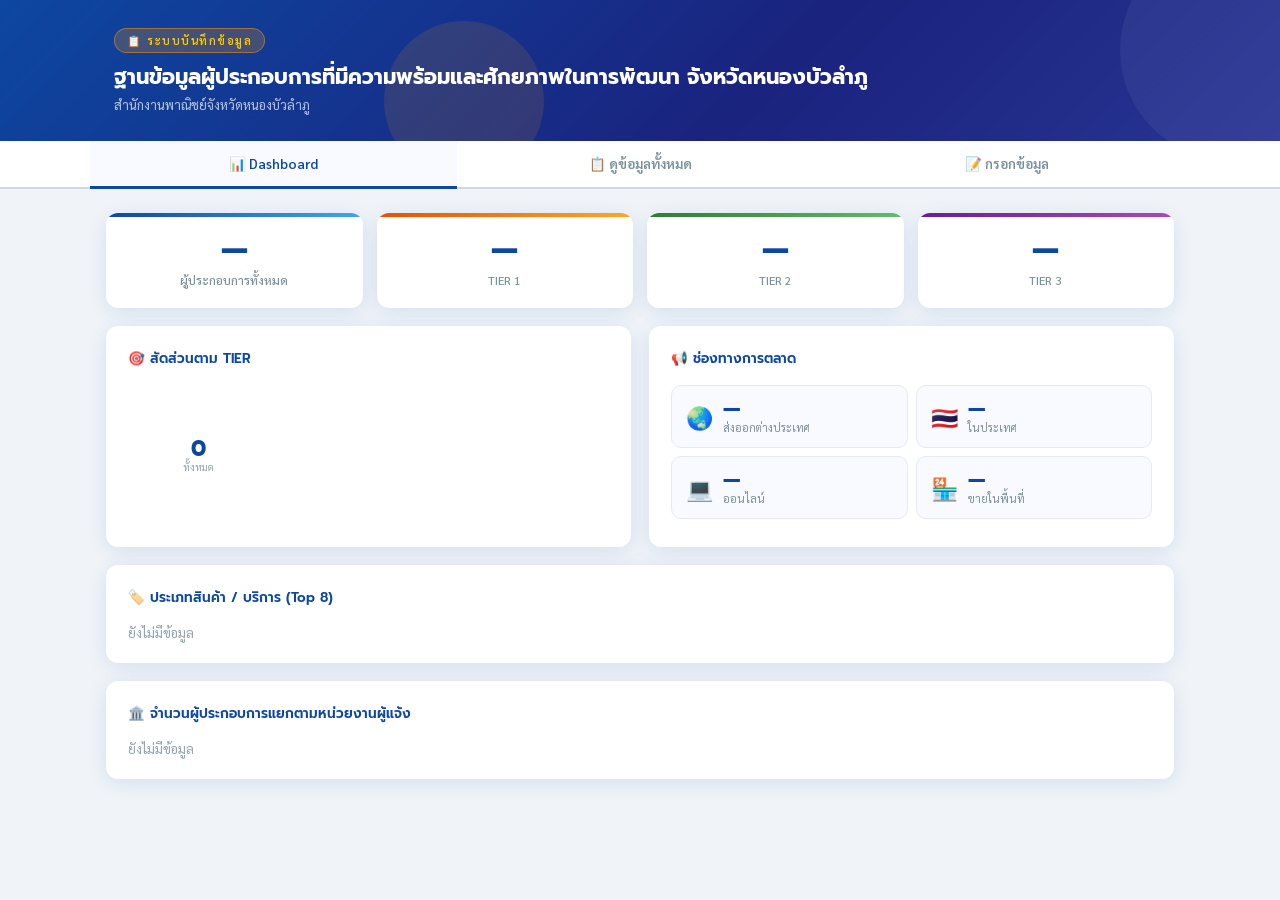
==== index.html @ 4e44d235 "Man....i justoh man...." ====
<!DOCTYPE html>
<html lang="th">
<head>
<meta charset="UTF-8">
<meta name="viewport" content="width=device-width, initial-scale=1.0">
<title>ฐานข้อมูลผู้ประกอบการที่มีความพร้อมและศักยภาพในการพัฒนา จังหวัดหนองบัวลำภู</title>
<link href="https://fonts.googleapis.com/css2?family=Sarabun:wght@300;400;500;600;700&family=Prompt:wght@400;600;700&display=swap" rel="stylesheet">
<link rel="stylesheet" href="index_file/style/Main.css">
</head>
<body>

<div class="header">
  <div class="header-inner">
    <div class="header-badge">📋 ระบบบันทึกข้อมูล</div>
    <h1>ฐานข้อมูลผู้ประกอบการที่มีความพร้อมและศักยภาพในการพัฒนา จังหวัดหนองบัวลำภู</h1>
    <p>สำนักงานพาณิชย์จังหวัดหนองบัวลำภู</p>
  </div>
</div>

<div class="tab-bar">
  <div class="tab-inner">
    <button class="tab-btn active" onclick="showTab('dash')">📊 Dashboard</button>
    <button class="tab-btn" onclick="showTab('view')">📋 ดูข้อมูลทั้งหมด</button>
    <button class="tab-btn" onclick="showTab('form')">📝 กรอกข้อมูล</button>
  </div>
</div>

<div class="content">

<!-- ══ DASHBOARD ══ -->
<div id="tab-dash">
  <div class="kpi-grid">
    <div class="kpi-card c1"><div class="kpi-num" id="kpi-total">—</div><div class="kpi-label">ผู้ประกอบการทั้งหมด</div></div>
    <div class="kpi-card c2"><div class="kpi-num" id="kpi-tier1">—</div><div class="kpi-label">TIER 1</div></div>
    <div class="kpi-card c3"><div class="kpi-num" id="kpi-tier2">—</div><div class="kpi-label">TIER 2</div></div>
    <div class="kpi-card c4"><div class="kpi-num" id="kpi-tier3">—</div><div class="kpi-label">TIER 3</div></div>
  </div>
  <div class="dash-grid">
    <div class="chart-panel">
      <div class="chart-title">🎯 สัดส่วนตาม TIER</div>
      <div class="donut-wrap">
        <div class="donut" id="donutTier">
          <div class="donut-hole"><div class="donut-total" id="donutTotal">0</div><div class="donut-sub">ทั้งหมด</div></div>
        </div>
        <div class="legend" id="tierLegend"></div>
      </div>
    </div>
    <div class="chart-panel">
      <div class="chart-title">📢 ช่องทางการตลาด</div>
      <div class="ch-grid">
        <div class="ch-card"><div class="ch-icon">🌏</div><div><div class="ch-count" id="ch-export">—</div><div class="ch-name">ส่งออกต่างประเทศ</div></div></div>
        <div class="ch-card"><div class="ch-icon">🇹🇭</div><div><div class="ch-count" id="ch-dom">—</div><div class="ch-name">ในประเทศ</div></div></div>
        <div class="ch-card"><div class="ch-icon">💻</div><div><div class="ch-count" id="ch-online">—</div><div class="ch-name">ออนไลน์</div></div></div>
        <div class="ch-card"><div class="ch-icon">🏪</div><div><div class="ch-count" id="ch-local">—</div><div class="ch-name">ขายในพื้นที่</div></div></div>
      </div>
    </div>
  </div>
  <div class="chart-panel" style="margin-top:18px">
    <div class="chart-title">🏷️ ประเภทสินค้า / บริการ (Top 8)</div>
    <div id="typeChart"><div style="color:#90a4ae;font-size:13px">ยังไม่มีข้อมูล</div></div>
  </div>
  <div class="chart-panel" style="margin-top:18px">
    <div class="chart-title">🏛️ จำนวนผู้ประกอบการแยกตามหน่วยงานผู้แจ้ง</div>
    <div id="agencyChart"><div style="color:#90a4ae;font-size:13px">ยังไม่มีข้อมูล</div></div>
  </div>
</div>

<!-- ══ VIEW ══ -->
<div id="tab-view" style="display:none">
  <div class="panel">
    <div class="panel-title"><div class="icon">📋</div>ข้อมูลผู้ประกอบการทั้งหมด</div>
    <div class="filter-bar">
      <label>🔍 ค้นหา:</label>
      <input class="filter-input" id="fSearch" placeholder="ชื่อสถานประกอบการ..." oninput="applyFilter()">
      <label>TIER:</label>
      <select class="filter-select" id="fTier" onchange="applyFilter()">
        <option value="">ทั้งหมด</option>
        <option value="TIER 1">TIER 1</option>
        <option value="TIER 2">TIER 2</option>
        <option value="TIER 3">TIER 3</option>
        <option value="">ยังไม่ระบุ</option>
      </select>
      <label>ประเภทสินค้า:</label>
      <select class="filter-select" id="fType" onchange="applyFilter()">
        <option value="">ทั้งหมด</option>
      </select>
      <label>ช่องทาง:</label>
      <select class="filter-select" id="fChannel" onchange="applyFilter()">
        <option value="">ทั้งหมด</option>
        <option value="export">ส่งออกต่างประเทศ</option>
        <option value="dom">ในประเทศ</option>
        <option value="online">ออนไลน์</option>
        <option value="local">ขายในพื้นที่</option>
      </select>
      <span class="filter-count" id="filterCount"></span>
      <button class="btn-clear-filter" onclick="clearFilter()">✕ ล้าง</button>
      <button class="btn-refresh" onclick="loadTableData()">🔄 รีเฟรช</button>
    </div>
    <div class="table-wrap">
      <table>
        <thead><tr>
            <th>#</th>
            <th>แก้ไข</th>
            <th>ชื่อสถานประกอบการ</th>
            <th>ที่ตั้ง</th>
            <th>ประเภทสินค้า</th>
            <th>แบรนด์</th>
            <th>มาตรฐาน</th>
            <th>อายุ (ปี)</th>
            <th>TIER</th>
            <th>ช่องทางการตลาด</th>
            <th>อบรม_เวลา</th>
            <th>อบรม_สถานที่</th>
            <th>อบรม_หัวข้อ</th>
            <th>อบรม_หน่วยงาน</th>
            <th>ดูงาน_เวลา</th>
            <th>ดูงาน_สถานที่</th>
            <th>ดูงาน_หัวข้อ</th>
            <th>ดูงาน_ผล</th>
            <th>ดูงาน_หน่วยงาน</th>
            <th>จำหน่าย_เวลา</th>
            <th>จำหน่าย_สถานที่</th>
            <th>จำหน่าย_ชื่องาน</th>
            <th>จำหน่าย_หน่วยงาน</th>
            <th>ในจังหวัด</th>
            <th>ต่างจังหวัด</th>
            <th>Trade</th>
            <th>ต่างประเทศ</th>
            <th>หมายเหตุ</th>
            <th>ผู้แจ้ง</th>
            <th>หน่วยงาน</th>
            
        </tr></thead>
        <tbody id="tableBody">
          <tr><td colspan="13"><div class="empty-state"><div class="big-icon">📋</div><div>กดรีเฟรชเพื่อโหลดข้อมูล</div></div></td></tr>
        </tbody>
      </table>
    </div>
  </div>
</div>

<!-- ══ FORM ══ -->
<div id="tab-form" style="display:none">

  <div class="panel">
    <div class="panel-title"><div class="icon">🏭</div>ข้อมูลสถานประกอบการ</div>
    <div class="form-grid">
      <div class="form-group">
        <label>ชื่อสถานประกอบการ <span class="required">*</span></label>
        <input type="text" id="ชื่อสถานประกอบการ" placeholder="ชื่อกิจการ / ร้านค้า...">
      </div>
      <div class="form-group">
        <label>ที่ตั้งสถานประกอบการ</label>
        <input type="text" id="ที่ตั้ง" placeholder="ที่อยู่ / ตำบล / อำเภอ / จังหวัด...">
      </div>
      <div class="form-group">
        <label>ประเภทสินค้า / บริการ</label>
        <input type="text" id="ประเภทสินค้า" placeholder="เช่น อาหาร, เครื่องดื่ม, หัตถกรรม...">
      </div>
      <div class="form-group">
        <label>ชื่อแบรนด์</label>
        <input type="text" id="ชื่อแบรนด์" placeholder="ชื่อแบรนด์สินค้า...">
      </div>
      <div class="form-group">
        <label>มาตรฐานสินค้าที่ได้รับ</label>
        <input type="text" id="มาตรฐาน" placeholder="เช่น GI, OTOP, อย., GAP...">
      </div>
      <div class="form-group">
        <label>ระยะเวลาก่อตั้งกิจการ (ปี)</label>
        <input type="number" id="ระยะเวลา" placeholder="จำนวนปี" min="0" max="200">
      </div>
    </div>
  </div>

  <div class="panel">
    <div class="panel-title"><div class="icon">📢</div>ช่องทางการตลาด</div>
    <div class="checkbox-group">
      <div class="check-item" id="item-ส่งออก" onclick="toggleCheck('ส่งออก')">
        <div class="checkmark">✓</div><span>🌏 ส่งออกต่างประเทศ</span>
      </div>
      <div class="check-item" id="item-ในประเทศ" onclick="toggleCheck('ในประเทศ')">
        <div class="checkmark">✓</div><span>🇹🇭 ในประเทศ</span>
      </div>
      <div class="check-item" id="item-ออนไลน์" onclick="toggleCheck('ออนไลน์')">
        <div class="checkmark">✓</div><span>💻 ออนไลน์</span>
      </div>
      <div class="check-item" id="item-ขายในพื้นที่" onclick="toggleCheck('ขายในพื้นที่')">
        <div class="checkmark">✓</div><span>🏪 ขายในพื้นที่ / พื้นที่ใกล้เคียง</span>
      </div>
    </div>
    <div class="form-group" style="margin-top:14px">
      <label>อื่นๆ (โปรดระบุ)</label>
      <input type="text" id="อื่นๆ" placeholder="ระบุช่องทางการตลาดอื่น...">
    </div>
  </div>

    <!-- ══ อบรม / สัมมนา ══ -->
    <div class="panel">
    <div class="panel-title"><div class="icon">🎓</div>ผลการดำเนินงาน — อบรม/สัมมนา</div>
    <div id="training-rows">
        <div class="dynamic-row" data-index="0">
        <div class="form-grid" style="grid-template-columns:1fr 1fr 1fr 1fr auto;gap:10px;align-items:end">
            <div class="form-group"><label>ห้วงเวลา</label><input type="text" name="training_period_0" placeholder="เช่น ม.ค. 2568"></div>
            <div class="form-group"><label>สถานที่</label><input type="text" name="training_place_0" placeholder="สถานที่จัดอบรม..."></div>
            <div class="form-group"><label>หัวข้อ</label><input type="text" name="training_topic_0" placeholder="หัวข้ออบรม..."></div>
            <div class="form-group"><label>หน่วยงานที่จัด</label><input type="text" name="training_org_0" placeholder="ชื่อหน่วยงาน..."></div>
            <!--
            <div class="form-group"><label>&nbsp;</label><button type="button" class="btn-remove-row" onclick="removeRow(this)" title="ลบแถวนี้">✕</button></div>
            -->
        </div>
        </div>
    </div>
    <!--
    <button type="button" class="btn-add-row" onclick="addRow('training')">+ เพิ่มรายการอบรม/สัมมนา</button>
    -->
    </div>

    <!-- ══ ศึกษาดูงาน ══ -->
    <div class="panel">
    <div class="panel-title"><div class="icon">🔍</div>ผลการดำเนินงาน — ศึกษาดูงาน</div>
    <div id="study-rows">
        <div class="dynamic-row" data-index="0">
        <div class="form-grid" style="grid-template-columns:1fr 1fr 1fr 1fr 1fr auto;gap:10px;align-items:end">
            <div class="form-group"><label>ห้วงเวลา</label><input type="text" name="study_period_0" placeholder="เช่น ม.ค. 2568"></div>
            <div class="form-group"><label>สถานที่</label><input type="text" name="study_place_0" placeholder="สถานที่ดูงาน..."></div>
            <div class="form-group"><label>หัวข้อ</label><input type="text" name="study_topic_0" placeholder="หัวข้อดูงาน..."></div>
            <div class="form-group"><label>ผลการดำเนินงาน</label><input type="text" name="study_result_0" placeholder="ผลที่ได้รับ..."></div>
            <div class="form-group"><label>หน่วยงาน</label><input type="text" name="study_org_0" placeholder="ชื่อหน่วยงาน..."></div>
            <!--
            <div class="form-group"><label>&nbsp;</label><button type="button" class="btn-remove-row" onclick="removeRow(this)" title="ลบแถวนี้">✕</button></div>
            -->
        </div>
        </div>
    </div>
    <!--
    <button type="button" class="btn-add-row" onclick="addRow('study')">+ เพิ่มรายการศึกษาดูงาน</button>
    -->
    </div>

    <!-- ══ ช่องทางการจำหน่ายสินค้า ══ -->
    <div class="panel">
    <div class="panel-title"><div class="icon">🛒</div>ช่องทางการจำหน่ายสินค้า</div>
    <div id="sales-rows">
        <div class="dynamic-row" data-index="0">
        <div class="form-grid" style="gap:10px;margin-bottom:10px">
            <div class="form-group"><label>ห้วงเวลา</label><input type="text" name="sales_period_0" placeholder="เช่น ม.ค. 2568"></div>
            <div class="form-group"><label>สถานที่</label><input type="text" name="sales_place_0" placeholder="สถานที่จำหน่าย..."></div>
            <div class="form-group"><label>ชื่องาน</label><input type="text" name="sales_event_0" placeholder="ชื่องาน/กิจกรรม..."></div>
            <div class="form-group"><label>หน่วยงานที่จัด</label><input type="text" name="sales_org_0" placeholder="ชื่อหน่วยงาน..."></div>
        </div>
        <div class="form-grid" style="grid-template-columns:1fr 1fr 1fr 1fr auto;gap:10px;align-items:end">
            <div class="form-group"><label>ภายในจังหวัด (บาท)</label><input type="number" name="sales_local_0" placeholder="0" min="0"></div>
            <div class="form-group"><label>ต่างจังหวัด (บาท)</label><input type="number" name="sales_other_0" placeholder="0" min="0"></div>
            <div class="form-group"><label>Modern Trade (บาท)</label><input type="number" name="sales_modern_0" placeholder="0" min="0"></div>
            <div class="form-group"><label>ต่างประเทศ (บาท)</label><input type="number" name="sales_export_0" placeholder="0" min="0"></div>
            <!--
            <div class="form-group"><label>&nbsp;</label><button type="button" class="btn-remove-row" onclick="removeRow(this)" title="ลบแถวนี้">✕</button></div>
            -->
        </div>
        <!--
        <hr style="border:none;border-top:1px dashed #e0e0e0;margin:12px 0 4px">
        -->
        </div>
    </div>
    <!--
    <button type="button" class="btn-add-row" onclick="addRow('sales')">+ เพิ่มรายการจำหน่าย</button>
    -->
    </div>

  <div class="panel">
    <div class="panel-title"><div class="icon">🎯</div>ระดับ TIER</div>
    <div class="tier-selector">
      <div class="tier-card" id="tc-1" onclick="selectTier(1)">
        <div class="t-num n1">TIER 1</div>
        <div class="t-desc">ผู้ประกอบการพร้อมส่งออก<br>มาตรฐานสากล · B2B ต่างประเทศ</div>
      </div>
      <div class="tier-card" id="tc-2" onclick="selectTier(2)">
        <div class="t-num n2">TIER 2</div>
        <div class="t-desc">ผู้ประกอบการกำลังพัฒนา<br>มาตรฐานระดับประเทศ · B2C</div>
      </div>
      <div class="tier-card" id="tc-3" onclick="selectTier(3)">
        <div class="t-num n3">TIER 3</div>
        <div class="t-desc">ผู้ประกอบการเริ่มต้น<br>ก่อตั้ง ≤ 5 ปี · ช่องทางจำกัด</div>
      </div>
    </div>
    <div class="tier-hint">💡 ไม่แน่ใจว่าควรอยู่ TIER ใด?
      <a href="tier_assessment.html" target="_blank">เปิดเครื่องมือประเมิน TIER อัตโนมัติ ↗</a>
    </div>
  </div>

  <div class="panel">
    <div class="panel-title"><div class="icon">📝</div>หมายเหตุ</div>
    <div class="form-group">
      <textarea id="หมายเหตุ" placeholder="หมายเหตุเพิ่มเติม (ถ้ามี)..."></textarea>
    </div>
  </div>

  <div class="panel">
    <div class="panel-title"><div class="icon">👤</div>ผู้แจ้งข้อมูล</div>
    <div class="form-grid three">
      <div class="form-group">
        <label>ชื่อผู้แจ้งข้อมูล</label>
        <input type="text" id="ชื่อผู้แจ้ง" placeholder="ชื่อ - นามสกุล...">
      </div>
      <div class="form-group">
        <label>ตำแหน่ง</label>
        <input type="text" id="ตำแหน่ง" placeholder="ตำแหน่งงาน...">
      </div>
      <div class="form-group">
        <label>หน่วยงาน</label>
        <input type="text" id="หน่วยงานผู้แจ้ง" placeholder="ชื่อหน่วยงาน / สังกัด...">
      </div>
    </div>
  </div>

  <div style="text-align:center;margin-top:8px">
    <button class="btn-submit" id="btnSubmit" onclick="handleSubmit()">
      <span id="btnText">💾 บันทึกข้อมูล</span>
    </button>
  </div>
</div>

</div>

<!-- EDIT MODAL -->
<div class="modal-overlay" id="editModal" style="display:none" onclick="closeModal(event)">
  <div class="modal-box">
    <div class="modal-header">
      <div class="modal-title">✏️ แก้ไขข้อมูลสถานประกอบการ</div>
      <button class="modal-close" onclick="document.getElementById('editModal').style.display='none'">✕</button>
    </div>
    <div class="modal-body">
      <input type="hidden" id="editRowNum">
      <div class="form-grid" style="margin-bottom:14px">
        <div class="form-group">
          <label>ชื่อสถานประกอบการ</label>
          <input type="text" id="e-name">
        </div>
        <div class="form-group">
          <label>ที่ตั้ง</label>
          <input type="text" id="e-loc">
        </div>
        <div class="form-group">
          <label>ประเภทสินค้า / บริการ</label>
          <input type="text" id="e-type">
        </div>
        <div class="form-group">
          <label>ชื่อแบรนด์</label>
          <input type="text" id="e-brand">
        </div>
        <div class="form-group">
          <label>มาตรฐานสินค้าที่ได้รับ</label>
          <input type="text" id="e-std">
        </div>
        <div class="form-group">
          <label>ระยะเวลาก่อตั้งกิจการ (ปี)</label>
          <input type="number" id="e-age" min="0" max="200">
        </div>
      </div>
      <div class="form-group" style="margin-bottom:14px">
        <label>ระดับ TIER</label>
        <div class="modal-tier-sel">
          <div class="modal-tier-card" id="et1" onclick="selectEditTier(1)">TIER 1<br><span style="font-size:10px;font-weight:400">พร้อมส่งออก</span></div>
          <div class="modal-tier-card" id="et2" onclick="selectEditTier(2)">TIER 2<br><span style="font-size:10px;font-weight:400">กำลังพัฒนา</span></div>
          <div class="modal-tier-card" id="et3" onclick="selectEditTier(3)">TIER 3<br><span style="font-size:10px;font-weight:400">เริ่มต้น</span></div>
        </div>
      </div>
      <div class="form-group" style="margin-bottom:14px">
        <label>ช่องทางการตลาด</label>
        <div class="checkbox-group" style="margin-top:6px">
          <div class="check-item" id="e-item-ส่งออก" onclick="toggleEditCheck('ส่งออก')"><div class="checkmark">✓</div><span>🌏 ส่งออกต่างประเทศ</span></div>
          <div class="check-item" id="e-item-ในประเทศ" onclick="toggleEditCheck('ในประเทศ')"><div class="checkmark">✓</div><span>🇹🇭 ในประเทศ</span></div>
          <div class="check-item" id="e-item-ออนไลน์" onclick="toggleEditCheck('ออนไลน์')"><div class="checkmark">✓</div><span>💻 ออนไลน์</span></div>
          <div class="check-item" id="e-item-ขายในพื้นที่" onclick="toggleEditCheck('ขายในพื้นที่')"><div class="checkmark">✓</div><span>🏪 ขายในพื้นที่</span></div>
        </div>
        <input type="text" id="e-etc" placeholder="อื่นๆ (ระบุ)" style="margin-top:8px">
      </div>
      <div class="form-group">
        <label>หมายเหตุ</label>
        <textarea id="e-note" style="min-height:60px"></textarea>
      </div>

      <!-- ── อบรม / สัมมนา ── -->
      <div class="panel-title" style="font-size:13px;margin:16px 0 10px;padding-bottom:8px;border-bottom:2px solid #e3eaf6">🎓 อบรม / สัมมนา</div>
      <div class="form-grid" style="margin-bottom:14px">
        <div class="form-group"><label>ห้วงเวลา</label><input type="text" id="e-tr-period"></div>
        <div class="form-group"><label>สถานที่</label><input type="text" id="e-tr-place"></div>
        <div class="form-group"><label>หัวข้อ</label><input type="text" id="e-tr-topic"></div>
        <div class="form-group"><label>หน่วยงานที่จัด</label><input type="text" id="e-tr-org"></div>
      </div>

      <!-- ── ศึกษาดูงาน ── -->
      <div class="panel-title" style="font-size:13px;margin:16px 0 10px;padding-bottom:8px;border-bottom:2px solid #e3eaf6">🔍 ศึกษาดูงาน</div>
      <div class="form-grid" style="margin-bottom:14px">
        <div class="form-group"><label>ห้วงเวลา</label><input type="text" id="e-st-period"></div>
        <div class="form-group"><label>สถานที่</label><input type="text" id="e-st-place"></div>
        <div class="form-group"><label>หัวข้อ</label><input type="text" id="e-st-topic"></div>
        <div class="form-group"><label>ผลการดำเนินงาน</label><input type="text" id="e-st-result"></div>
        <div class="form-group"><label>หน่วยงาน</label><input type="text" id="e-st-org"></div>
      </div>

      <!-- ── จำหน่ายสินค้า ── -->
      <div class="panel-title" style="font-size:13px;margin:16px 0 10px;padding-bottom:8px;border-bottom:2px solid #e3eaf6">🛒 จำหน่ายสินค้า / ออกบูธ</div>
      <div class="form-grid" style="margin-bottom:10px">
        <div class="form-group"><label>ห้วงเวลา</label><input type="text" id="e-sa-period"></div>
        <div class="form-group"><label>สถานที่</label><input type="text" id="e-sa-place"></div>
        <div class="form-group"><label>ชื่องาน</label><input type="text" id="e-sa-event"></div>
        <div class="form-group"><label>หน่วยงานที่จัด</label><input type="text" id="e-sa-org"></div>
      </div>
      <div class="form-grid">
        <div class="form-group"><label>ภายในจังหวัด (บาท)</label><input type="number" id="e-sa-local" min="0"></div>
        <div class="form-group"><label>ต่างจังหวัด (บาท)</label><input type="number" id="e-sa-other" min="0"></div>
        <div class="form-group"><label>Modern Trade (บาท)</label><input type="number" id="e-sa-modern" min="0"></div>
        <div class="form-group"><label>ต่างประเทศ (บาท)</label><input type="number" id="e-sa-export" min="0"></div>
      </div>

    </div>
    <div class="modal-footer">
      <button class="btn-cancel" onclick="document.getElementById('editModal').style.display='none'">ยกเลิก</button>
      <button class="btn-save-edit" id="btnSaveEdit" onclick="saveEdit()">💾 บันทึกการแก้ไข</button>
    </div>
  </div>
</div>

<div class="toast" id="toast"></div>

<script src="index_file/script/state.js"></script>
<script src="index_file/script/nav.js"></script>
<script src="index_file/script/form.js"></script>
<script src="index_file/script/table.js"></script>
<script src="index_file/script/modal.js"></script>
<script src="index_file/script/dashboard.js"></script>
</body>
</html>
---- index_file/style/Main.css ----
/* ══════════════════════════════════════════════════
   main.css — Entry point
   Import order matters: variables → base → ...
══════════════════════════════════════════════════ */

@import url('variables.css');   /* CSS custom properties        */
@import url('base.css');        /* Reset, body, toast, spinner  */
@import url('layout.css');      /* Grid, panel, content wrapper */
@import url('header.css');      /* Header + tab bar             */
@import url('forms.css');       /* Inputs, checkboxes, buttons  */
@import url('tiers.css');       /* Tier cards, badges, dropdown */
@import url('table.css');       /* Table, filter bar            */
@import url('dashboard.css');   /* KPI cards, charts            */
@import url('modal.css');       /* Edit modal                   */
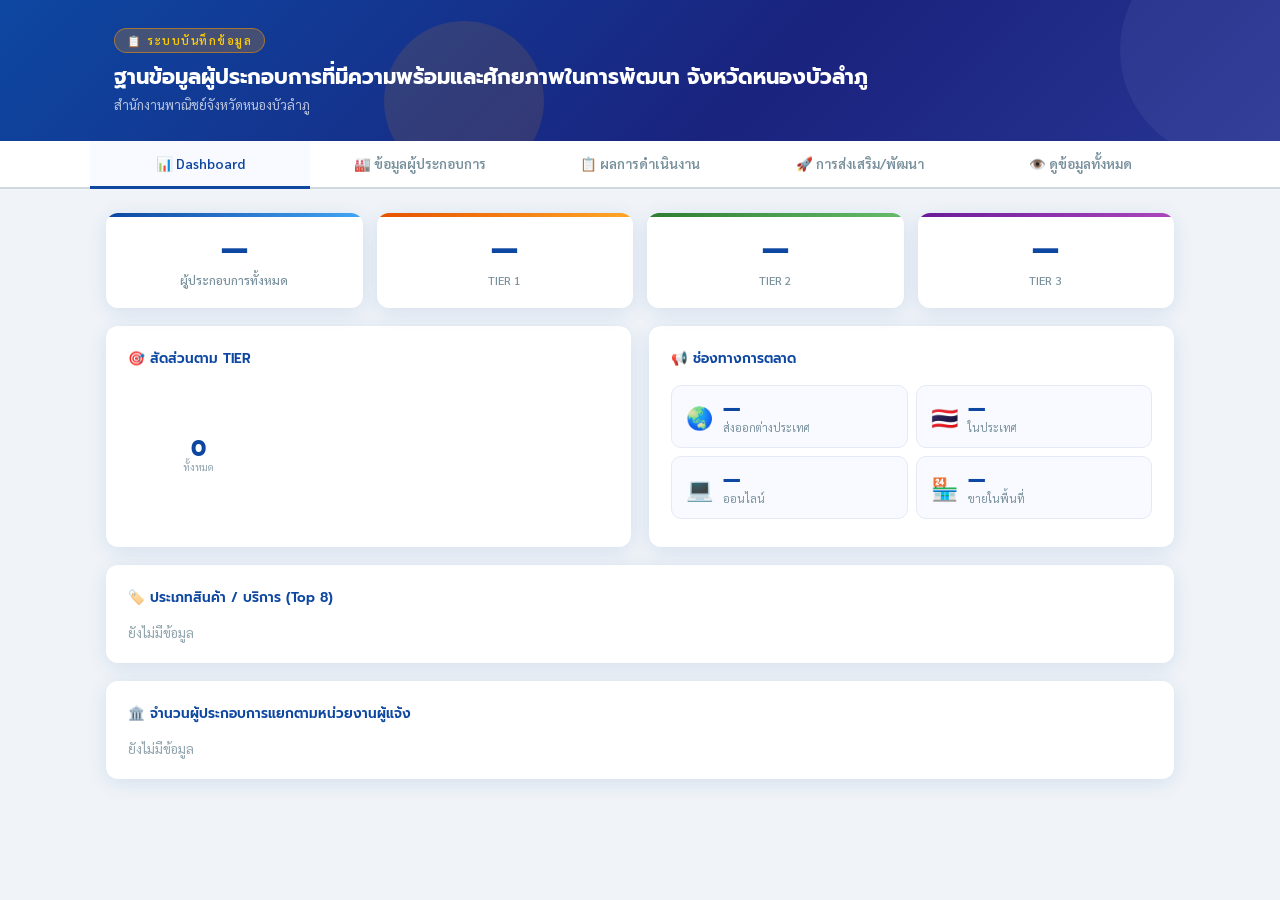
==== commit e5ba8664: "Man........" ====
--- a/index.html
+++ b/index.html
@@ -5,6 +5,7 @@
 <meta name="viewport" content="width=device-width, initial-scale=1.0">
 <title>ฐานข้อมูลผู้ประกอบการที่มีความพร้อมและศักยภาพในการพัฒนา จังหวัดหนองบัวลำภู</title>
 <link href="https://fonts.googleapis.com/css2?family=Sarabun:wght@300;400;500;600;700&family=Prompt:wght@400;600;700&display=swap" rel="stylesheet">
+<link rel="icon" href="data:,">
 <link rel="stylesheet" href="index_file/style/Main.css">
 </head>
 <body>
@@ -20,14 +21,16 @@
 <div class="tab-bar">
   <div class="tab-inner">
     <button class="tab-btn active" onclick="showTab('dash')">📊 Dashboard</button>
-    <button class="tab-btn" onclick="showTab('view')">📋 ดูข้อมูลทั้งหมด</button>
-    <button class="tab-btn" onclick="showTab('form')">📝 กรอกข้อมูล</button>
+    <button class="tab-btn" onclick="showTab('establishment')">🏭 ข้อมูลผู้ประกอบการ</button>
+    <button class="tab-btn" onclick="showTab('activity')">📋 ผลการดำเนินงาน</button>
+    <button class="tab-btn" onclick="showTab('promotion')">🚀 การส่งเสริม/พัฒนา</button>
+    <button class="tab-btn" onclick="showTab('overview')">👁️ ดูข้อมูลทั้งหมด</button>
   </div>
 </div>
 
 <div class="content">
 
-<!-- ══ DASHBOARD ══ -->
+<!-- DASHBOARD -->
 <div id="tab-dash">
   <div class="kpi-grid">
     <div class="kpi-card c1"><div class="kpi-num" id="kpi-total">—</div><div class="kpi-label">ผู้ประกอบการทั้งหมด</div></div>
@@ -65,208 +68,104 @@
   </div>
 </div>
 
-<!-- ══ VIEW ══ -->
-<div id="tab-view" style="display:none">
-  <div class="panel">
-    <div class="panel-title"><div class="icon">📋</div>ข้อมูลผู้ประกอบการทั้งหมด</div>
-    <div class="filter-bar">
-      <label>🔍 ค้นหา:</label>
-      <input class="filter-input" id="fSearch" placeholder="ชื่อสถานประกอบการ..." oninput="applyFilter()">
-      <label>TIER:</label>
-      <select class="filter-select" id="fTier" onchange="applyFilter()">
-        <option value="">ทั้งหมด</option>
-        <option value="TIER 1">TIER 1</option>
-        <option value="TIER 2">TIER 2</option>
-        <option value="TIER 3">TIER 3</option>
-        <option value="">ยังไม่ระบุ</option>
-      </select>
-      <label>ประเภทสินค้า:</label>
-      <select class="filter-select" id="fType" onchange="applyFilter()">
-        <option value="">ทั้งหมด</option>
-      </select>
-      <label>ช่องทาง:</label>
-      <select class="filter-select" id="fChannel" onchange="applyFilter()">
-        <option value="">ทั้งหมด</option>
-        <option value="export">ส่งออกต่างประเทศ</option>
-        <option value="dom">ในประเทศ</option>
-        <option value="online">ออนไลน์</option>
-        <option value="local">ขายในพื้นที่</option>
-      </select>
-      <span class="filter-count" id="filterCount"></span>
-      <button class="btn-clear-filter" onclick="clearFilter()">✕ ล้าง</button>
-      <button class="btn-refresh" onclick="loadTableData()">🔄 รีเฟรช</button>
-    </div>
-    <div class="table-wrap">
-      <table>
-        <thead><tr>
-            <th>#</th>
-            <th>แก้ไข</th>
-            <th>ชื่อสถานประกอบการ</th>
-            <th>ที่ตั้ง</th>
-            <th>ประเภทสินค้า</th>
-            <th>แบรนด์</th>
-            <th>มาตรฐาน</th>
-            <th>อายุ (ปี)</th>
-            <th>TIER</th>
-            <th>ช่องทางการตลาด</th>
-            <th>อบรม_เวลา</th>
-            <th>อบรม_สถานที่</th>
-            <th>อบรม_หัวข้อ</th>
-            <th>อบรม_หน่วยงาน</th>
-            <th>ดูงาน_เวลา</th>
-            <th>ดูงาน_สถานที่</th>
-            <th>ดูงาน_หัวข้อ</th>
-            <th>ดูงาน_ผล</th>
-            <th>ดูงาน_หน่วยงาน</th>
-            <th>จำหน่าย_เวลา</th>
-            <th>จำหน่าย_สถานที่</th>
-            <th>จำหน่าย_ชื่องาน</th>
-            <th>จำหน่าย_หน่วยงาน</th>
-            <th>ในจังหวัด</th>
-            <th>ต่างจังหวัด</th>
-            <th>Trade</th>
-            <th>ต่างประเทศ</th>
-            <th>หมายเหตุ</th>
-            <th>ผู้แจ้ง</th>
-            <th>หน่วยงาน</th>
-            
-        </tr></thead>
-        <tbody id="tableBody">
-          <tr><td colspan="13"><div class="empty-state"><div class="big-icon">📋</div><div>กดรีเฟรชเพื่อโหลดข้อมูล</div></div></td></tr>
-        </tbody>
-      </table>
-    </div>
-  </div>
-</div>
-
-<!-- ══ FORM ══ -->
-<div id="tab-form" style="display:none">
-
+<!-- ESTABLISHMENT -->
+<div id="tab-establishment" style="display:none">
+  <div class="sub-tab-bar">
+    <button class="sub-tab-btn active" onclick="showSubTab('est','form')">📝 กรอกข้อมูล</button>
+    <button class="sub-tab-btn" onclick="showSubTab('est','view')">📋 ดูข้อมูล</button>
+  </div>
+
+  <div id="sub-est-form">
+
+  <!-- ── ผู้ใส่ข้อมูล ── -->
+  <div class="panel">
+    <div class="panel-title"><div class="icon">👤</div>ชื่อผู้ใส่ข้อมูล</div>
+    <div class="search-wrap" id="repSearchWrap" style="position:relative;margin-bottom:10px">
+      <input type="text" id="repSearch" placeholder="พิมพ์ชื่อเพื่อค้นหา..." oninput="filterRep()" autocomplete="off">
+      <div class="dropdown" id="repDropdown"></div>
+    </div>
+    <div class="form-grid three">
+      <div class="form-group"><label>ชื่อผู้ใส่ข้อมูล</label><input type="text" id="ชื่อใส่ข้อมูล" placeholder="ชื่อ - นามสกุล..."></div>
+      <div class="form-group"><label>ตำแหน่ง</label><input type="text" id="ตำแหน่ง" placeholder="ตำแหน่งงาน..."></div>
+      <div class="form-group"><label>หน่วยงาน</label><input type="text" id="หน่วยงานผู้ใส่ข้อมูล" placeholder="ชื่อหน่วยงาน / สังกัด..."></div>
+    </div>
+  </div>
+
+  <!-- ── ข้อมูลสถานประกอบการ ── -->
   <div class="panel">
     <div class="panel-title"><div class="icon">🏭</div>ข้อมูลสถานประกอบการ</div>
     <div class="form-grid">
-      <div class="form-group">
-        <label>ชื่อสถานประกอบการ <span class="required">*</span></label>
-        <input type="text" id="ชื่อสถานประกอบการ" placeholder="ชื่อกิจการ / ร้านค้า...">
-      </div>
-      <div class="form-group">
-        <label>ที่ตั้งสถานประกอบการ</label>
-        <input type="text" id="ที่ตั้ง" placeholder="ที่อยู่ / ตำบล / อำเภอ / จังหวัด...">
-      </div>
-      <div class="form-group">
-        <label>ประเภทสินค้า / บริการ</label>
-        <input type="text" id="ประเภทสินค้า" placeholder="เช่น อาหาร, เครื่องดื่ม, หัตถกรรม...">
-      </div>
-      <div class="form-group">
-        <label>ชื่อแบรนด์</label>
-        <input type="text" id="ชื่อแบรนด์" placeholder="ชื่อแบรนด์สินค้า...">
-      </div>
-      <div class="form-group">
-        <label>มาตรฐานสินค้าที่ได้รับ</label>
-        <input type="text" id="มาตรฐาน" placeholder="เช่น GI, OTOP, อย., GAP...">
-      </div>
-      <div class="form-group">
-        <label>ระยะเวลาก่อตั้งกิจการ (ปี)</label>
-        <input type="number" id="ระยะเวลา" placeholder="จำนวนปี" min="0" max="200">
-      </div>
-    </div>
-  </div>
-
-  <div class="panel">
-    <div class="panel-title"><div class="icon">📢</div>ช่องทางการตลาด</div>
+      <div class="form-group"><label>ชื่อสถานประกอบการ <span class="required">*</span></label><input type="text" id="ชื่อสถานประกอบการ" placeholder="ชื่อกิจการ / ร้านค้า..."></div>
+      <div class="form-group"><label>ที่ตั้งสถานประกอบการ</label><input type="text" id="ที่ตั้ง" placeholder="ที่อยู่ / ตำบล / อำเภอ / จังหวัด..."></div>
+      <div class="form-group"><label>หมายเลขโทรศัพท์</label><input type="text" id="โทรศัพท์" placeholder="0X-XXXX-XXXX..."></div>
+    </div>
+  </div>
+
+  <!-- ── รายละเอียดการประกอบกิจการ ── -->
+  <div class="panel">
+    <div class="panel-title"><div class="icon">📊</div>รายละเอียดการประกอบกิจการ</div>
+    <div class="form-grid three" style="margin-bottom:14px">
+      <div class="form-group"><label>จำนวนสมาชิก (ราย)</label><input type="number" id="จำนวนสมาชิก" placeholder="0" min="0"></div>
+      <div class="form-group"><label>กำลังการผลิต (ต่อเดือน)</label><input type="text" id="กำลังการผลิต" placeholder="เช่น 100 กก./เดือน"></div>
+      <div class="form-group"><label>รายได้เฉลี่ย (ต่อเดือน)</label><input type="number" id="รายได้เฉลี่ย" placeholder="บาท" min="0"></div>
+    </div>
+    <div class="form-group">
+      <label>ชื่อแบรนด์สินค้าที่ออกตลาด</label>
+      <input type="text" id="ชื่อแบรนด์" placeholder="ชื่อแบรนด์สินค้า...">
+    </div>
+  </div>
+
+  <!-- ── ประเภทผู้ประกอบการ ── -->
+  <div class="panel">
+    <div class="panel-title"><div class="icon">🏷️</div>ประเภทผู้ประกอบการ</div>
     <div class="checkbox-group">
-      <div class="check-item" id="item-ส่งออก" onclick="toggleCheck('ส่งออก')">
-        <div class="checkmark">✓</div><span>🌏 ส่งออกต่างประเทศ</span>
-      </div>
-      <div class="check-item" id="item-ในประเทศ" onclick="toggleCheck('ในประเทศ')">
-        <div class="checkmark">✓</div><span>🇹🇭 ในประเทศ</span>
-      </div>
-      <div class="check-item" id="item-ออนไลน์" onclick="toggleCheck('ออนไลน์')">
-        <div class="checkmark">✓</div><span>💻 ออนไลน์</span>
-      </div>
-      <div class="check-item" id="item-ขายในพื้นที่" onclick="toggleCheck('ขายในพื้นที่')">
-        <div class="checkmark">✓</div><span>🏪 ขายในพื้นที่ / พื้นที่ใกล้เคียง</span>
-      </div>
+      <div class="check-item" id="item-OTOP"           onclick="toggleCheck('OTOP')"><div class="checkmark">✓</div><span>OTOP</span></div>
+      <div class="check-item" id="item-SMEs"           onclick="toggleCheck('SMEs')"><div class="checkmark">✓</div><span>SMEs</span></div>
+      <div class="check-item" id="item-วิสาหกิจชุมชน" onclick="toggleCheck('วิสาหกิจชุมชน')"><div class="checkmark">✓</div><span>วิสาหกิจชุมชน</span></div>
+      <div class="check-item" id="item-StartUp"        onclick="toggleCheck('StartUp')"><div class="checkmark">✓</div><span>Start Up</span></div>
+      <div class="check-item" id="item-บริษัทฯ"        onclick="toggleCheck('บริษัทฯ')"><div class="checkmark">✓</div><span>บริษัท/ห้างหุ้นส่วน/ร้านค้า</span></div>
     </div>
     <div class="form-group" style="margin-top:14px">
       <label>อื่นๆ (โปรดระบุ)</label>
-      <input type="text" id="อื่นๆ" placeholder="ระบุช่องทางการตลาดอื่น...">
-    </div>
-  </div>
-
-    <!-- ══ อบรม / สัมมนา ══ -->
-    <div class="panel">
-    <div class="panel-title"><div class="icon">🎓</div>ผลการดำเนินงาน — อบรม/สัมมนา</div>
-    <div id="training-rows">
-        <div class="dynamic-row" data-index="0">
-        <div class="form-grid" style="grid-template-columns:1fr 1fr 1fr 1fr auto;gap:10px;align-items:end">
-            <div class="form-group"><label>ห้วงเวลา</label><input type="text" name="training_period_0" placeholder="เช่น ม.ค. 2568"></div>
-            <div class="form-group"><label>สถานที่</label><input type="text" name="training_place_0" placeholder="สถานที่จัดอบรม..."></div>
-            <div class="form-group"><label>หัวข้อ</label><input type="text" name="training_topic_0" placeholder="หัวข้ออบรม..."></div>
-            <div class="form-group"><label>หน่วยงานที่จัด</label><input type="text" name="training_org_0" placeholder="ชื่อหน่วยงาน..."></div>
-            <!--
-            <div class="form-group"><label>&nbsp;</label><button type="button" class="btn-remove-row" onclick="removeRow(this)" title="ลบแถวนี้">✕</button></div>
-            -->
-        </div>
-        </div>
-    </div>
-    <!--
-    <button type="button" class="btn-add-row" onclick="addRow('training')">+ เพิ่มรายการอบรม/สัมมนา</button>
-    -->
-    </div>
-
-    <!-- ══ ศึกษาดูงาน ══ -->
-    <div class="panel">
-    <div class="panel-title"><div class="icon">🔍</div>ผลการดำเนินงาน — ศึกษาดูงาน</div>
-    <div id="study-rows">
-        <div class="dynamic-row" data-index="0">
-        <div class="form-grid" style="grid-template-columns:1fr 1fr 1fr 1fr 1fr auto;gap:10px;align-items:end">
-            <div class="form-group"><label>ห้วงเวลา</label><input type="text" name="study_period_0" placeholder="เช่น ม.ค. 2568"></div>
-            <div class="form-group"><label>สถานที่</label><input type="text" name="study_place_0" placeholder="สถานที่ดูงาน..."></div>
-            <div class="form-group"><label>หัวข้อ</label><input type="text" name="study_topic_0" placeholder="หัวข้อดูงาน..."></div>
-            <div class="form-group"><label>ผลการดำเนินงาน</label><input type="text" name="study_result_0" placeholder="ผลที่ได้รับ..."></div>
-            <div class="form-group"><label>หน่วยงาน</label><input type="text" name="study_org_0" placeholder="ชื่อหน่วยงาน..."></div>
-            <!--
-            <div class="form-group"><label>&nbsp;</label><button type="button" class="btn-remove-row" onclick="removeRow(this)" title="ลบแถวนี้">✕</button></div>
-            -->
-        </div>
-        </div>
-    </div>
-    <!--
-    <button type="button" class="btn-add-row" onclick="addRow('study')">+ เพิ่มรายการศึกษาดูงาน</button>
-    -->
-    </div>
-
-    <!-- ══ ช่องทางการจำหน่ายสินค้า ══ -->
-    <div class="panel">
-    <div class="panel-title"><div class="icon">🛒</div>ช่องทางการจำหน่ายสินค้า</div>
-    <div id="sales-rows">
-        <div class="dynamic-row" data-index="0">
-        <div class="form-grid" style="gap:10px;margin-bottom:10px">
-            <div class="form-group"><label>ห้วงเวลา</label><input type="text" name="sales_period_0" placeholder="เช่น ม.ค. 2568"></div>
-            <div class="form-group"><label>สถานที่</label><input type="text" name="sales_place_0" placeholder="สถานที่จำหน่าย..."></div>
-            <div class="form-group"><label>ชื่องาน</label><input type="text" name="sales_event_0" placeholder="ชื่องาน/กิจกรรม..."></div>
-            <div class="form-group"><label>หน่วยงานที่จัด</label><input type="text" name="sales_org_0" placeholder="ชื่อหน่วยงาน..."></div>
-        </div>
-        <div class="form-grid" style="grid-template-columns:1fr 1fr 1fr 1fr auto;gap:10px;align-items:end">
-            <div class="form-group"><label>ภายในจังหวัด (บาท)</label><input type="number" name="sales_local_0" placeholder="0" min="0"></div>
-            <div class="form-group"><label>ต่างจังหวัด (บาท)</label><input type="number" name="sales_other_0" placeholder="0" min="0"></div>
-            <div class="form-group"><label>Modern Trade (บาท)</label><input type="number" name="sales_modern_0" placeholder="0" min="0"></div>
-            <div class="form-group"><label>ต่างประเทศ (บาท)</label><input type="number" name="sales_export_0" placeholder="0" min="0"></div>
-            <!--
-            <div class="form-group"><label>&nbsp;</label><button type="button" class="btn-remove-row" onclick="removeRow(this)" title="ลบแถวนี้">✕</button></div>
-            -->
-        </div>
-        <!--
-        <hr style="border:none;border-top:1px dashed #e0e0e0;margin:12px 0 4px">
-        -->
-        </div>
-    </div>
-    <!--
-    <button type="button" class="btn-add-row" onclick="addRow('sales')">+ เพิ่มรายการจำหน่าย</button>
-    -->
-    </div>
-
+      <input type="text" id="ประเภทผู้ประกอบการ_อื่นๆ" placeholder="ระบุประเภทอื่น...">
+    </div>
+  </div>
+
+  <!-- ── ข้อมูลสินค้า ── -->
+  <div class="panel">
+    <div class="panel-title"><div class="icon">🛍️</div>ข้อมูลสินค้า</div>
+    <div class="form-group" style="margin-bottom:10px"><label>ประเภทสินค้า / บริการ</label></div>
+    <div class="checkbox-group">
+      <div class="check-item" id="item-สินค้าอาหาร"   onclick="toggleCheck('สินค้าอาหาร')"><div class="checkmark">✓</div><span>🍽️ อาหารและเครื่องดื่ม</span></div>
+      <div class="check-item" id="item-สินค้าผ้า"     onclick="toggleCheck('สินค้าผ้า')"><div class="checkmark">✓</div><span>👗 ผ้าและเครื่องแต่งกาย</span></div>
+      <div class="check-item" id="item-สินค้าของใช้"  onclick="toggleCheck('สินค้าของใช้')"><div class="checkmark">✓</div><span>🏠 ของใช้/ของประดับ/ของที่ระลึก</span></div>
+      <div class="check-item" id="item-สินค้าสมุนไพร" onclick="toggleCheck('สินค้าสมุนไพร')"><div class="checkmark">✓</div><span>🌿 สมุนไพรที่ไม่ใช่อาหาร</span></div>
+      <div class="check-item" id="item-สินค้าเกษตร"  onclick="toggleCheck('สินค้าเกษตร')"><div class="checkmark">✓</div><span>🌾 สินค้าเกษตร/เกษตรแปรรูป</span></div>
+    </div>
+    <div class="form-group" style="margin-top:14px">
+      <label>อื่นๆ (โปรดระบุ)</label>
+      <input type="text" id="ประเภทสินค้า_อื่นๆ" placeholder="ระบุประเภทสินค้าอื่น...">
+    </div>
+  </div>
+
+  <!-- ── มาตรฐานที่ได้รับ ── -->
+  <div class="panel">
+    <div class="panel-title"><div class="icon">🏅</div>มาตรฐานที่ได้รับ</div>
+    <div class="checkbox-group">
+      <div class="check-item" id="item-OTOP3-5"        onclick="toggleCheck('OTOP3-5')"><div class="checkmark">✓</div><span>⭐ OTOP 3-5 ดาว</span></div>
+      <div class="check-item" id="item-มผช"            onclick="toggleCheck('มผช')"><div class="checkmark">✓</div><span>มผช.</span></div>
+      <div class="check-item" id="item-อย"             onclick="toggleCheck('อย')"><div class="checkmark">✓</div><span>อย.</span></div>
+      <div class="check-item" id="item-GAP"            onclick="toggleCheck('GAP')"><div class="checkmark">✓</div><span>GAP</span></div>
+      <div class="check-item" id="item-GMP"            onclick="toggleCheck('GMP')"><div class="checkmark">✓</div><span>GMP</span></div>
+      <div class="check-item" id="item-NBLBrand"       onclick="toggleCheck('NBLBrand')"><div class="checkmark">✓</div><span>🏷️ Nong Bua Lamphu Brand</span></div>
+    </div>
+    <div class="form-group" style="margin-top:14px">
+      <label>อื่นๆ (โปรดระบุ)</label>
+      <input type="text" id="มาตรฐาน_อื่นๆ" placeholder="ระบุมาตรฐานอื่น...">
+    </div>
+  </div>
+
+  <!-- ── TIER ── -->
   <div class="panel">
     <div class="panel-title"><div class="icon">🎯</div>ระดับ TIER</div>
     <div class="tier-selector">
@@ -288,28 +187,11 @@
     </div>
   </div>
 
+  <!-- ── หมายเหตุ ── -->
   <div class="panel">
     <div class="panel-title"><div class="icon">📝</div>หมายเหตุ</div>
     <div class="form-group">
       <textarea id="หมายเหตุ" placeholder="หมายเหตุเพิ่มเติม (ถ้ามี)..."></textarea>
-    </div>
-  </div>
-
-  <div class="panel">
-    <div class="panel-title"><div class="icon">👤</div>ผู้แจ้งข้อมูล</div>
-    <div class="form-grid three">
-      <div class="form-group">
-        <label>ชื่อผู้แจ้งข้อมูล</label>
-        <input type="text" id="ชื่อผู้แจ้ง" placeholder="ชื่อ - นามสกุล...">
-      </div>
-      <div class="form-group">
-        <label>ตำแหน่ง</label>
-        <input type="text" id="ตำแหน่ง" placeholder="ตำแหน่งงาน...">
-      </div>
-      <div class="form-group">
-        <label>หน่วยงาน</label>
-        <input type="text" id="หน่วยงานผู้แจ้ง" placeholder="ชื่อหน่วยงาน / สังกัด...">
-      </div>
     </div>
   </div>
 
@@ -320,7 +202,231 @@
   </div>
 </div>
 
-</div>
+  <div id="sub-est-view" style="display:none">
+    <div class="panel">
+      <div class="panel-title"><div class="icon">📋</div>ข้อมูลผู้ประกอบการทั้งหมด</div>
+      <div class="filter-bar">
+        <label>🔍 ค้นหา:</label>
+        <input class="filter-input" id="fSearch" placeholder="ชื่อสถานประกอบการ..." oninput="applyFilter()">
+        <label>TIER:</label>
+        <select class="filter-select" id="fTier" onchange="applyFilter()">
+          <option value="">ทั้งหมด</option>
+          <option value="TIER 1">TIER 1</option>
+          <option value="TIER 2">TIER 2</option>
+          <option value="TIER 3">TIER 3</option>
+          <option value="ยังไม่ระบุ">ยังไม่ระบุ</option>
+        </select>
+        <label>ประเภทสินค้า:</label>
+        <select class="filter-select" id="fType" onchange="applyFilter()">
+          <option value="">ทั้งหมด</option>
+        </select>
+        <label>ช่องทาง:</label>
+        <select class="filter-select" id="fChannel" onchange="applyFilter()">
+          <option value="">ทั้งหมด</option>
+          <option value="export">ส่งออกต่างประเทศ</option>
+          <option value="dom">ในประเทศ</option>
+          <option value="online">ออนไลน์</option>
+          <option value="local">ขายในพื้นที่</option>
+        </select>
+        <span class="filter-count" id="filterCount"></span>
+        <button class="btn-clear-filter" onclick="clearFilter()">✕ ล้าง</button>
+        <button class="btn-refresh" onclick="loadTableData()">🔄 รีเฟรช</button>
+      </div>
+      <div class="table-wrap">
+        <table>
+          <thead><tr>
+            <th>#</th><th>แก้ไข</th>
+            <th>ผู้ใส่ข้อมูล</th><th>ตำแหน่ง</th><th>หน่วยงาน</th>
+            <th>ชื่อสถานประกอบการ</th><th>ที่ตั้ง</th><th>โทรศัพท์</th>
+            <th>สมาชิก</th><th>กำลังผลิต</th><th>รายได้/เดือน</th>
+            <th>แบรนด์</th><th>ประเภทผู้ประกอบการ</th>
+            <th>ประเภทสินค้า</th><th>มาตรฐาน</th>
+            <th>TIER</th><th>หมายเหตุ</th><th>วันที่บันทึก</th>
+          </tr></thead>
+          <tbody id="tableBody">
+            <tr><td colspan="32"><div class="empty-state"><div class="big-icon">📋</div><div>กดรีเฟรชเพื่อโหลดข้อมูล</div></div></td></tr>
+          </tbody>
+        </table>
+      </div>
+    </div>
+  </div><!-- /sub-est-view -->
+</div><!-- /tab-establishment -->
+
+<!-- ACTIVITY -->
+<div id="tab-activity" style="display:none">
+  <div class="sub-tab-bar">
+    <button class="sub-tab-btn active" onclick="showSubTab('act','form')">📝 กรอกข้อมูล</button>
+    <button class="sub-tab-btn" onclick="showSubTab('act','view')">📋 ดูข้อมูล</button>
+  </div>
+  <div id="sub-act-form">
+
+  <!-- ── ผู้ใส่ข้อมูล ── -->
+  <div class="panel">
+    <div class="panel-title"><div class="icon">👤</div>ชื่อผู้ใส่ข้อมูล</div>
+    <div class="form-grid three">
+      <div class="form-group"><label>ชื่อผู้ใส่ข้อมูล</label><input type="text" id="act-rep" placeholder="ชื่อ - นามสกุล..."></div>
+      <div class="form-group"><label>ตำแหน่ง</label><input type="text" id="act-pos" placeholder="ตำแหน่งงาน..."></div>
+      <div class="form-group"><label>หน่วยงาน</label><input type="text" id="act-ag" placeholder="ชื่อหน่วยงาน / สังกัด..."></div>
+    </div>
+  </div>
+
+  <!-- ── อบรม / สัมมนา ── -->
+  <div class="panel">
+    <div class="panel-title"><div class="icon">🎓</div>อบรม / สัมมนา</div>
+      <div class="form-grid">
+        <div class="form-group"><label>ช่วงเวลาที่อบรม</label><input type="text" id="act-tr-period" placeholder="เช่น ม.ค. 2568"></div>
+        <div class="form-group"><label>สถานที่อบรม</label><input type="text" id="act-tr-place" placeholder="สถานที่จัดอบรม..."></div>
+        <div class="form-group"><label>หัวข้อที่อบรม</label><input type="text" id="act-tr-topic" placeholder="หัวข้ออบรม..."></div>
+        <div class="form-group"><label>หน่วยงานที่จัดอบรม</label><input type="text" id="act-tr-org" placeholder="ชื่อหน่วยงาน..."></div>
+      </div>
+    </div>
+
+    <!-- ── ศึกษาดูงาน ── -->
+    <div class="panel">
+      <div class="panel-title"><div class="icon">🔍</div>ศึกษาดูงาน</div>
+      <div class="form-grid">
+        <div class="form-group"><label>ช่วงเวลาที่ดูงาน</label><input type="text" id="act-st-period" placeholder="เช่น ม.ค. 2568"></div>
+        <div class="form-group"><label>สถานที่ดูงาน</label><input type="text" id="act-st-place" placeholder="สถานที่ดูงาน..."></div>
+        <div class="form-group"><label>หัวข้อที่ดูงาน</label><input type="text" id="act-st-topic" placeholder="หัวข้อดูงาน..."></div>
+        <div class="form-group"><label>หน่วยงานที่จัด</label><input type="text" id="act-st-org" placeholder="ชื่อหน่วยงาน..."></div>
+        <div class="form-group"><label>ผลการดำเนินงาน</label><input type="text" id="act-st-result" placeholder="ผลที่ได้รับ..."></div>
+      </div>
+    </div>
+
+    <!-- ── ช่องทางการจำหน่ายสินค้า ── -->
+    <div class="panel">
+      <div class="panel-title"><div class="icon">🛒</div>ช่องทางการจำหน่ายสินค้า</div>
+      <div class="form-grid" style="margin-bottom:14px">
+        <div class="form-group"><label>ช่วงเวลาขายสินค้า</label><input type="text" id="act-sa-period" placeholder="เช่น ม.ค. 2568"></div>
+        <div class="form-group"><label>สถานที่ขายสินค้า</label><input type="text" id="act-sa-place" placeholder="สถานที่จำหน่าย..."></div>
+        <div class="form-group"><label>ชื่องาน</label><input type="text" id="act-sa-event" placeholder="ชื่องาน/กิจกรรม..."></div>
+        <div class="form-group"><label>หน่วยงานที่จัด</label><input type="text" id="act-sa-org" placeholder="ชื่อหน่วยงาน..."></div>
+      </div>
+
+      <!-- ช่องทางการจำหน่าย + มูลค่า -->
+      <div class="panel-title" style="font-size:13px;margin:0 0 12px;padding-bottom:8px;border-bottom:2px solid #e3eaf6">💰 ช่องทางการจำหน่าย</div>
+
+      <div class="channel-row">
+        <div class="check-item" id="act-item-ในจังหวัด" onclick="toggleActCheck('ในจังหวัด')">
+          <div class="checkmark">✓</div><span>🏠 ภายในจังหวัด</span>
+        </div>
+        <div class="form-group" style="margin:0">
+          <input type="number" id="act-sa-local-val" placeholder="มูลค่า (บาท)" min="0">
+        </div>
+      </div>
+
+      <div class="channel-row">
+        <div class="check-item" id="act-item-ต่างจังหวัด" onclick="toggleActCheck('ต่างจังหวัด')">
+          <div class="checkmark">✓</div><span>🚚 ต่างจังหวัด</span>
+        </div>
+        <div class="form-group" style="margin:0">
+          <input type="number" id="act-sa-other-val" placeholder="มูลค่า (บาท)" min="0">
+        </div>
+      </div>
+
+      <div class="channel-row">
+        <div class="check-item" id="act-item-ModernTrade" onclick="toggleActCheck('ModernTrade')">
+          <div class="checkmark">✓</div><span>🏪 Modern Trade</span>
+        </div>
+        <div class="form-group" style="margin:0">
+          <input type="number" id="act-sa-modern-val" placeholder="มูลค่า (บาท)" min="0">
+        </div>
+      </div>
+
+      <div class="channel-row">
+        <div class="check-item" id="act-item-ต่างประเทศ" onclick="toggleActCheck('ต่างประเทศ')">
+          <div class="checkmark">✓</div><span>🌏 ต่างประเทศ</span>
+        </div>
+        <div class="form-group" style="margin:0">
+          <input type="number" id="act-sa-export-val" placeholder="มูลค่า (บาท)" min="0">
+        </div>
+      </div>
+      
+      <div class="channel-row">
+        <div class="check-item" id="act-item-อื่นๆ" onclick="toggleActCheck('อื่นๆ')">
+          <div class="checkmark">✓</div><span>📦 อื่นๆ</span>
+        </div>
+        <div class="form-group" style="margin:0">
+          <input type="text" id="act-sa-other-name" placeholder="ระบุช่องทางอื่น...">
+        </div>
+      </div>
+    </div>
+
+    <!-- ── หมายเหตุ ── -->
+    <div class="panel">
+      <div class="panel-title"><div class="icon">📝</div>หมายเหตุ</div>
+      <div class="form-group">
+        <textarea id="act-note" placeholder="หมายเหตุเพิ่มเติม (ถ้ามี)..."></textarea>
+      </div>
+    </div>
+
+    <div style="text-align:center;margin-top:8px">
+      <button class="btn-submit" id="btnSubmitAct" onclick="handleSubmitAct()">
+        <span id="btnTextAct">💾 บันทึกข้อมูล</span>
+      </button>
+    </div>
+  </div>
+  
+  <div id="sub-act-view" style="display:none">
+    <div class="panel">
+      <div class="panel-title"><div class="icon">📋</div>ข้อมูลผลการดำเนินงานทั้งหมด</div>
+      <div class="filter-bar">
+        <label>🔍 ค้นหา:</label>
+        <input class="filter-input" id="actSearch" placeholder="ชื่อผู้ใส่ข้อมูล..." oninput="applyActFilter()">
+        <span class="filter-count" id="actFilterCount"></span>
+        <button class="btn-clear-filter" onclick="clearActFilter()">✕ ล้าง</button>
+        <button class="btn-refresh" onclick="loadActTableData()">🔄 รีเฟรช</button>
+      </div>
+      <div class="table-wrap">
+        <table>
+          <thead><tr>
+            <th>#</th>
+            <th>แก้ไข</th>
+            <th>ผู้ใส่ข้อมูล</th><th>ตำแหน่ง</th><th>หน่วยงาน</th>
+            <th>อบรม_ช่วงเวลา</th><th>อบรม_สถานที่</th><th>อบรม_หัวข้อ</th><th>อบรม_หน่วยงาน</th>
+            <th>ดูงาน_ช่วงเวลา</th><th>ดูงาน_สถานที่</th><th>ดูงาน_หัวข้อ</th><th>ดูงาน_หน่วยงาน</th><th>ดูงาน_ผล</th>
+            <th>จำหน่าย_ช่วงเวลา</th><th>จำหน่าย_สถานที่</th><th>จำหน่าย_ชื่องาน</th><th>จำหน่าย_หน่วยงาน</th>
+            <th>ช่องทางจำหน่าย</th>
+            <th>หมายเหตุ</th><th>วันที่บันทึก</th>
+          </tr></thead>
+          <tbody id="actTableBody">
+            <tr><td colspan="20"><div class="empty-state"><div class="big-icon">📋</div><div>กดรีเฟรชเพื่อโหลดข้อมูล</div></div></td></tr>
+          </tbody>
+        </table>
+      </div>
+    </div>
+  </div>
+</div>
+
+<!-- PROMOTION -->
+<div id="tab-promotion" style="display:none">
+  <div class="sub-tab-bar">
+    <button class="sub-tab-btn active" onclick="showSubTab('pro','form')">📝 กรอกข้อมูล</button>
+    <button class="sub-tab-btn" onclick="showSubTab('pro','view')">📋 ดูข้อมูล</button>
+  </div>
+  <div id="sub-pro-form">
+    <div class="panel">
+      <div class="panel-title"><div class="icon">🚀</div>การส่งเสริม / พัฒนาผู้ประกอบการ</div>
+      <p style="color:#90a4ae;font-size:13px;padding:20px 0">🚧 อยู่ระหว่างพัฒนา — เร็วๆ นี้จะมี checklist ให้เลือก</p>
+    </div>
+  </div>
+  <div id="sub-pro-view" style="display:none">
+    <div class="panel">
+      <div class="panel-title"><div class="icon">🚀</div>ดูข้อมูลการส่งเสริม/พัฒนา</div>
+      <p style="color:#90a4ae;font-size:13px;padding:20px 0">🚧 อยู่ระหว่างพัฒนา</p>
+    </div>
+  </div>
+</div>
+
+<!-- OVERVIEW -->
+<div id="tab-overview" style="display:none">
+  <div class="panel">
+    <div class="panel-title"><div class="icon">👁️</div>ดูข้อมูลทั้งหมด</div>
+    <p style="color:#90a4ae;font-size:13px;padding:20px 0">🚧 อยู่ระหว่างพัฒนา</p>
+  </div>
+</div>
+
+</div><!-- /content -->
 
 <!-- EDIT MODAL -->
 <div class="modal-overlay" id="editModal" style="display:none" onclick="closeModal(event)">
@@ -331,32 +437,76 @@
     </div>
     <div class="modal-body">
       <input type="hidden" id="editRowNum">
+
+      <!-- ── ผู้ใส่ข้อมูล ── -->
+      <div class="form-grid three" style="margin-bottom:14px">
+        <div class="form-group"><label>ผู้ใส่ข้อมูล</label><input type="text" id="e-rep"></div>
+        <div class="form-group"><label>ตำแหน่ง</label><input type="text" id="e-pos"></div>
+        <div class="form-group"><label>หน่วยงาน</label><input type="text" id="e-ag"></div>
+      </div>
+
+      <!-- ── ข้อมูลสถานประกอบการ ── -->
       <div class="form-grid" style="margin-bottom:14px">
-        <div class="form-group">
-          <label>ชื่อสถานประกอบการ</label>
-          <input type="text" id="e-name">
-        </div>
-        <div class="form-group">
-          <label>ที่ตั้ง</label>
-          <input type="text" id="e-loc">
-        </div>
-        <div class="form-group">
-          <label>ประเภทสินค้า / บริการ</label>
-          <input type="text" id="e-type">
-        </div>
-        <div class="form-group">
-          <label>ชื่อแบรนด์</label>
-          <input type="text" id="e-brand">
-        </div>
-        <div class="form-group">
-          <label>มาตรฐานสินค้าที่ได้รับ</label>
-          <input type="text" id="e-std">
-        </div>
-        <div class="form-group">
-          <label>ระยะเวลาก่อตั้งกิจการ (ปี)</label>
-          <input type="number" id="e-age" min="0" max="200">
-        </div>
-      </div>
+        <div class="form-group"><label>ชื่อสถานประกอบการ</label><input type="text" id="e-name"></div>
+        <div class="form-group"><label>ที่ตั้ง</label><input type="text" id="e-loc"></div>
+        <div class="form-group"><label>หมายเลขโทรศัพท์</label><input type="text" id="e-phone"></div>
+      </div>
+
+      <!-- ── รายละเอียดกิจการ ── -->
+      <div class="form-grid three" style="margin-bottom:14px">
+        <div class="form-group"><label>จำนวนสมาชิก (ราย)</label><input type="number" id="e-member" min="0"></div>
+        <div class="form-group"><label>กำลังการผลิต (ต่อเดือน)</label><input type="text" id="e-capacity"></div>
+        <div class="form-group"><label>รายได้เฉลี่ย (ต่อเดือน)</label><input type="number" id="e-income" min="0"></div>
+      </div>
+      <div class="form-group" style="margin-bottom:14px">
+        <label>ชื่อแบรนด์สินค้า</label>
+        <input type="text" id="e-brand">
+      </div>
+
+      <!-- ── ประเภทผู้ประกอบการ ── -->
+      <div class="panel-title" style="font-size:13px;margin:16px 0 10px;padding-bottom:8px;border-bottom:2px solid #e3eaf6">🏷️ ประเภทผู้ประกอบการ</div>
+      <div class="checkbox-group" style="margin-bottom:10px">
+        <div class="check-item" id="e-item-OTOP"           onclick="toggleEditCheck('OTOP')"><div class="checkmark">✓</div><span>OTOP</span></div>
+        <div class="check-item" id="e-item-SMEs"           onclick="toggleEditCheck('SMEs')"><div class="checkmark">✓</div><span>SMEs</span></div>
+        <div class="check-item" id="e-item-วิสาหกิจชุมชน" onclick="toggleEditCheck('วิสาหกิจชุมชน')"><div class="checkmark">✓</div><span>วิสาหกิจชุมชน</span></div>
+        <div class="check-item" id="e-item-StartUp"        onclick="toggleEditCheck('StartUp')"><div class="checkmark">✓</div><span>Start Up</span></div>
+        <div class="check-item" id="e-item-บริษัทฯ"        onclick="toggleEditCheck('บริษัทฯ')"><div class="checkmark">✓</div><span>บริษัท/ห้างหุ้นส่วน/ร้านค้า</span></div>
+      </div>
+      <div class="form-group" style="margin-bottom:14px">
+        <label>อื่นๆ</label>
+        <input type="text" id="e-ประเภท_อื่นๆ" placeholder="ระบุประเภทอื่น...">
+      </div>
+
+      <!-- ── ประเภทสินค้า ── -->
+      <div class="panel-title" style="font-size:13px;margin:16px 0 10px;padding-bottom:8px;border-bottom:2px solid #e3eaf6">🛍️ ประเภทสินค้า / บริการ</div>
+      <div class="checkbox-group" style="margin-bottom:10px">
+        <div class="check-item" id="e-item-สินค้าอาหาร"   onclick="toggleEditCheck('สินค้าอาหาร')"><div class="checkmark">✓</div><span>🍽️ อาหารและเครื่องดื่ม</span></div>
+        <div class="check-item" id="e-item-สินค้าผ้า"     onclick="toggleEditCheck('สินค้าผ้า')"><div class="checkmark">✓</div><span>👗 ผ้าและเครื่องแต่งกาย</span></div>
+        <div class="check-item" id="e-item-สินค้าของใช้"  onclick="toggleEditCheck('สินค้าของใช้')"><div class="checkmark">✓</div><span>🏠 ของใช้/ของประดับ/ของที่ระลึก</span></div>
+        <div class="check-item" id="e-item-สินค้าสมุนไพร" onclick="toggleEditCheck('สินค้าสมุนไพร')"><div class="checkmark">✓</div><span>🌿 สมุนไพรที่ไม่ใช่อาหาร</span></div>
+        <div class="check-item" id="e-item-สินค้าเกษตร"  onclick="toggleEditCheck('สินค้าเกษตร')"><div class="checkmark">✓</div><span>🌾 สินค้าเกษตร/เกษตรแปรรูป</span></div>
+      </div>
+      <div class="form-group" style="margin-bottom:14px">
+        <label>อื่นๆ</label>
+        <input type="text" id="e-สินค้า_อื่นๆ" placeholder="ระบุประเภทสินค้าอื่น...">
+      </div>
+
+      <!-- ── มาตรฐาน ── -->
+      <div class="panel-title" style="font-size:13px;margin:16px 0 10px;padding-bottom:8px;border-bottom:2px solid #e3eaf6">🏅 มาตรฐานที่ได้รับ</div>
+      <div class="checkbox-group" style="margin-bottom:10px">
+        <div class="check-item" id="e-item-OTOP3-5"   onclick="toggleEditCheck('OTOP3-5')"><div class="checkmark">✓</div><span>⭐ OTOP 3-5 ดาว</span></div>
+        <div class="check-item" id="e-item-มผช"       onclick="toggleEditCheck('มผช')"><div class="checkmark">✓</div><span>มผช.</span></div>
+        <div class="check-item" id="e-item-อย"        onclick="toggleEditCheck('อย')"><div class="checkmark">✓</div><span>อย.</span></div>
+        <div class="check-item" id="e-item-GAP"       onclick="toggleEditCheck('GAP')"><div class="checkmark">✓</div><span>GAP</span></div>
+        <div class="check-item" id="e-item-GMP"       onclick="toggleEditCheck('GMP')"><div class="checkmark">✓</div><span>GMP</span></div>
+        <div class="check-item" id="e-item-NBLBrand"  onclick="toggleEditCheck('NBLBrand')"><div class="checkmark">✓</div><span>🏷️ Nong Bua Lamphu Brand</span></div>
+      </div>
+      <div class="form-group" style="margin-bottom:14px">
+        <label>อื่นๆ</label>
+        <input type="text" id="e-มาตรฐาน_อื่นๆ" placeholder="ระบุมาตรฐานอื่น...">
+      </div>
+
+      <!-- ── TIER ── -->
       <div class="form-group" style="margin-bottom:14px">
         <label>ระดับ TIER</label>
         <div class="modal-tier-sel">
@@ -365,53 +515,15 @@
           <div class="modal-tier-card" id="et3" onclick="selectEditTier(3)">TIER 3<br><span style="font-size:10px;font-weight:400">เริ่มต้น</span></div>
         </div>
       </div>
+
+      <!-- ── หมายเหตุ + วันที่ ── -->
       <div class="form-group" style="margin-bottom:14px">
-        <label>ช่องทางการตลาด</label>
-        <div class="checkbox-group" style="margin-top:6px">
-          <div class="check-item" id="e-item-ส่งออก" onclick="toggleEditCheck('ส่งออก')"><div class="checkmark">✓</div><span>🌏 ส่งออกต่างประเทศ</span></div>
-          <div class="check-item" id="e-item-ในประเทศ" onclick="toggleEditCheck('ในประเทศ')"><div class="checkmark">✓</div><span>🇹🇭 ในประเทศ</span></div>
-          <div class="check-item" id="e-item-ออนไลน์" onclick="toggleEditCheck('ออนไลน์')"><div class="checkmark">✓</div><span>💻 ออนไลน์</span></div>
-          <div class="check-item" id="e-item-ขายในพื้นที่" onclick="toggleEditCheck('ขายในพื้นที่')"><div class="checkmark">✓</div><span>🏪 ขายในพื้นที่</span></div>
-        </div>
-        <input type="text" id="e-etc" placeholder="อื่นๆ (ระบุ)" style="margin-top:8px">
-      </div>
-      <div class="form-group">
         <label>หมายเหตุ</label>
         <textarea id="e-note" style="min-height:60px"></textarea>
       </div>
-
-      <!-- ── อบรม / สัมมนา ── -->
-      <div class="panel-title" style="font-size:13px;margin:16px 0 10px;padding-bottom:8px;border-bottom:2px solid #e3eaf6">🎓 อบรม / สัมมนา</div>
-      <div class="form-grid" style="margin-bottom:14px">
-        <div class="form-group"><label>ห้วงเวลา</label><input type="text" id="e-tr-period"></div>
-        <div class="form-group"><label>สถานที่</label><input type="text" id="e-tr-place"></div>
-        <div class="form-group"><label>หัวข้อ</label><input type="text" id="e-tr-topic"></div>
-        <div class="form-group"><label>หน่วยงานที่จัด</label><input type="text" id="e-tr-org"></div>
-      </div>
-
-      <!-- ── ศึกษาดูงาน ── -->
-      <div class="panel-title" style="font-size:13px;margin:16px 0 10px;padding-bottom:8px;border-bottom:2px solid #e3eaf6">🔍 ศึกษาดูงาน</div>
-      <div class="form-grid" style="margin-bottom:14px">
-        <div class="form-group"><label>ห้วงเวลา</label><input type="text" id="e-st-period"></div>
-        <div class="form-group"><label>สถานที่</label><input type="text" id="e-st-place"></div>
-        <div class="form-group"><label>หัวข้อ</label><input type="text" id="e-st-topic"></div>
-        <div class="form-group"><label>ผลการดำเนินงาน</label><input type="text" id="e-st-result"></div>
-        <div class="form-group"><label>หน่วยงาน</label><input type="text" id="e-st-org"></div>
-      </div>
-
-      <!-- ── จำหน่ายสินค้า ── -->
-      <div class="panel-title" style="font-size:13px;margin:16px 0 10px;padding-bottom:8px;border-bottom:2px solid #e3eaf6">🛒 จำหน่ายสินค้า / ออกบูธ</div>
-      <div class="form-grid" style="margin-bottom:10px">
-        <div class="form-group"><label>ห้วงเวลา</label><input type="text" id="e-sa-period"></div>
-        <div class="form-group"><label>สถานที่</label><input type="text" id="e-sa-place"></div>
-        <div class="form-group"><label>ชื่องาน</label><input type="text" id="e-sa-event"></div>
-        <div class="form-group"><label>หน่วยงานที่จัด</label><input type="text" id="e-sa-org"></div>
-      </div>
-      <div class="form-grid">
-        <div class="form-group"><label>ภายในจังหวัด (บาท)</label><input type="number" id="e-sa-local" min="0"></div>
-        <div class="form-group"><label>ต่างจังหวัด (บาท)</label><input type="number" id="e-sa-other" min="0"></div>
-        <div class="form-group"><label>Modern Trade (บาท)</label><input type="number" id="e-sa-modern" min="0"></div>
-        <div class="form-group"><label>ต่างประเทศ (บาท)</label><input type="number" id="e-sa-export" min="0"></div>
+      <div class="form-group">
+        <label>วันที่บันทึก</label>
+        <input type="text" id="e-date" disabled style="background:#f5f5f5;color:#78909c">
       </div>
 
     </div>
@@ -425,9 +537,12 @@
 <div class="toast" id="toast"></div>
 
 <script src="index_file/script/state.js"></script>
+<script src="index_file/script/state_activity.js"></script>
 <script src="index_file/script/nav.js"></script>
 <script src="index_file/script/form.js"></script>
+<script src="index_file/script/form_activity.js"></script>
 <script src="index_file/script/table.js"></script>
+<script src="index_file/script/table_activity.js"></script>
 <script src="index_file/script/modal.js"></script>
 <script src="index_file/script/dashboard.js"></script>
 </body>
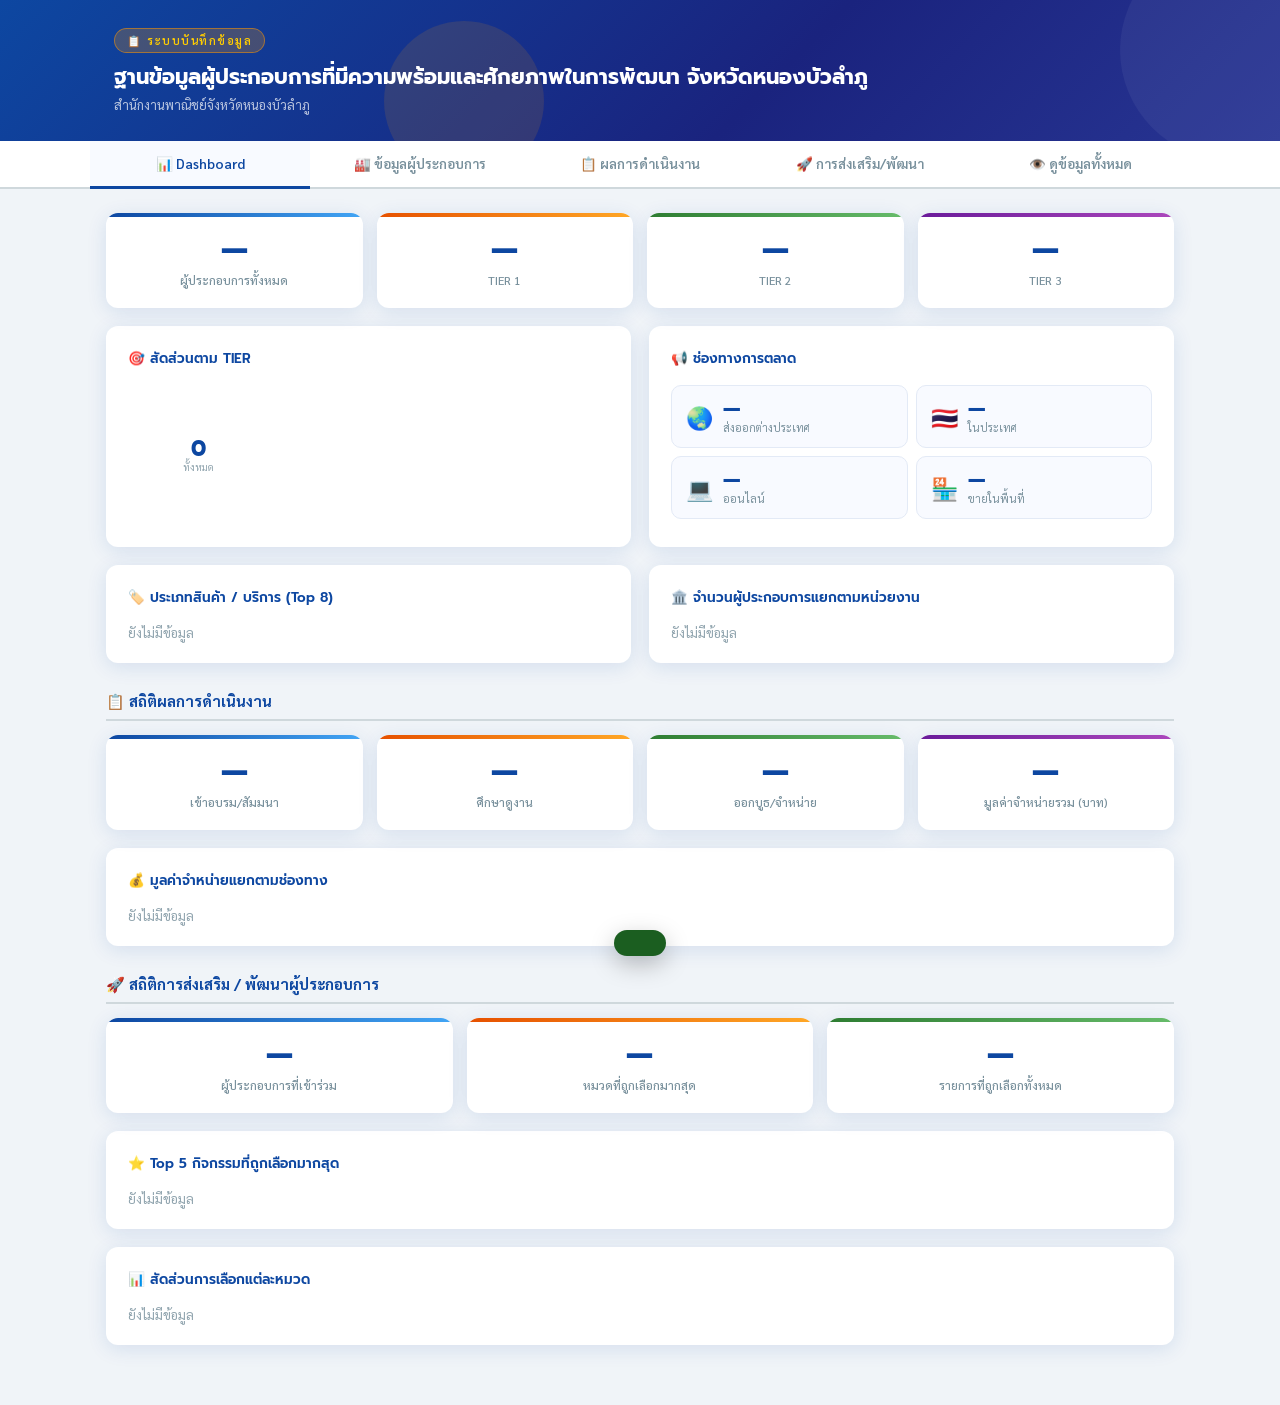
==== commit 3697c185: "Man....." ====
--- a/index.html
+++ b/index.html
@@ -32,12 +32,16 @@
 
 <!-- DASHBOARD -->
 <div id="tab-dash">
+
+  <!-- ── KPI Row ── -->
   <div class="kpi-grid">
     <div class="kpi-card c1"><div class="kpi-num" id="kpi-total">—</div><div class="kpi-label">ผู้ประกอบการทั้งหมด</div></div>
     <div class="kpi-card c2"><div class="kpi-num" id="kpi-tier1">—</div><div class="kpi-label">TIER 1</div></div>
     <div class="kpi-card c3"><div class="kpi-num" id="kpi-tier2">—</div><div class="kpi-label">TIER 2</div></div>
     <div class="kpi-card c4"><div class="kpi-num" id="kpi-tier3">—</div><div class="kpi-label">TIER 3</div></div>
   </div>
+
+  <!-- ── Donut + ช่องทางการตลาด ── -->
   <div class="dash-grid">
     <div class="chart-panel">
       <div class="chart-title">🎯 สัดส่วนตาม TIER</div>
@@ -58,14 +62,57 @@
       </div>
     </div>
   </div>
+
+  <!-- ── ประเภทสินค้า + หน่วยงาน ── -->
+  <div class="dash-grid" style="margin-top:18px">
+    <div class="chart-panel">
+      <div class="chart-title">🏷️ ประเภทสินค้า / บริการ (Top 8)</div>
+      <div id="typeChart"><div style="color:#90a4ae;font-size:13px">ยังไม่มีข้อมูล</div></div>
+    </div>
+    <div class="chart-panel">
+      <div class="chart-title">🏛️ จำนวนผู้ประกอบการแยกตามหน่วยงาน</div>
+      <div id="agencyChart"><div style="color:#90a4ae;font-size:13px">ยังไม่มีข้อมูล</div></div>
+    </div>
+  </div>
+
+  <!-- ── Section: ผลการดำเนินงาน ── -->
+  <div class="dash-section-title" style="margin-top:28px;margin-bottom:14px;font-size:15px;font-weight:700;color:var(--primary);border-bottom:2px solid var(--border);padding-bottom:8px">
+    📋 สถิติผลการดำเนินงาน
+  </div>
+
+  <div class="kpi-grid">
+    <div class="kpi-card c1"><div class="kpi-num" id="kpi-act-train">—</div><div class="kpi-label">เข้าอบรม/สัมมนา</div></div>
+    <div class="kpi-card c2"><div class="kpi-num" id="kpi-act-study">—</div><div class="kpi-label">ศึกษาดูงาน</div></div>
+    <div class="kpi-card c3"><div class="kpi-num" id="kpi-act-sales">—</div><div class="kpi-label">ออกบูธ/จำหน่าย</div></div>
+    <div class="kpi-card c4"><div class="kpi-num" id="kpi-act-value">—</div><div class="kpi-label">มูลค่าจำหน่ายรวม (บาท)</div></div>
+  </div>
+
   <div class="chart-panel" style="margin-top:18px">
-    <div class="chart-title">🏷️ ประเภทสินค้า / บริการ (Top 8)</div>
-    <div id="typeChart"><div style="color:#90a4ae;font-size:13px">ยังไม่มีข้อมูล</div></div>
-  </div>
+    <div class="chart-title">💰 มูลค่าจำหน่ายแยกตามช่องทาง</div>
+    <div id="salesChart"><div style="color:#90a4ae;font-size:13px">ยังไม่มีข้อมูล</div></div>
+  </div>
+
+  <!-- ── Section: การส่งเสริม/พัฒนา ── -->
+  <div class="dash-section-title" style="margin-top:28px;margin-bottom:14px;font-size:15px;font-weight:700;color:var(--primary);border-bottom:2px solid var(--border);padding-bottom:8px">
+    🚀 สถิติการส่งเสริม / พัฒนาผู้ประกอบการ
+  </div>
+
+  <div class="kpi-grid" style="grid-template-columns:repeat(3,1fr)">
+    <div class="kpi-card c1"><div class="kpi-num" id="kpi-pro-total">—</div><div class="kpi-label">ผู้ประกอบการที่เข้าร่วม</div></div>
+    <div class="kpi-card c2"><div class="kpi-num" id="kpi-pro-top">—</div><div class="kpi-label">หมวดที่ถูกเลือกมากสุด</div></div>
+    <div class="kpi-card c3"><div class="kpi-num" id="kpi-pro-items">—</div><div class="kpi-label">รายการที่ถูกเลือกทั้งหมด</div></div>
+  </div>
+
   <div class="chart-panel" style="margin-top:18px">
-    <div class="chart-title">🏛️ จำนวนผู้ประกอบการแยกตามหน่วยงานผู้แจ้ง</div>
-    <div id="agencyChart"><div style="color:#90a4ae;font-size:13px">ยังไม่มีข้อมูล</div></div>
-  </div>
+    <div class="chart-title">⭐ Top 5 กิจกรรมที่ถูกเลือกมากสุด</div>
+    <div id="proTopChart"><div style="color:#90a4ae;font-size:13px">ยังไม่มีข้อมูล</div></div>
+  </div>
+
+  <div class="chart-panel" style="margin-top:18px">
+    <div class="chart-title">📊 สัดส่วนการเลือกแต่ละหมวด</div>
+    <div id="proHmwdChart"><div style="color:#90a4ae;font-size:13px">ยังไม่มีข้อมูล</div></div>
+  </div>
+
 </div>
 
 <!-- ESTABLISHMENT -->
@@ -270,6 +317,15 @@
     </div>
   </div>
 
+  <!-- ── ข้อมูลสถานประกอบการ ── -->
+  <div class="panel">
+    <div class="panel-title"><div class="icon">🏭</div>ข้อมูลสถานประกอบการ</div>
+    <div class="form-group">
+      <label>ชื่อสถานประกอบการ <span class="required">*</span></label>
+      <input type="text" id="act-biz" placeholder="ชื่อกิจการ / ร้านค้า...">
+    </div>
+  </div>
+
   <!-- ── อบรม / สัมมนา ── -->
   <div class="panel">
     <div class="panel-title"><div class="icon">🎓</div>อบรม / สัมมนา</div>
@@ -383,6 +439,7 @@
             <th>#</th>
             <th>แก้ไข</th>
             <th>ผู้ใส่ข้อมูล</th><th>ตำแหน่ง</th><th>หน่วยงาน</th>
+            <th>ชื่อสถานประกอบการ</th>
             <th>อบรม_ช่วงเวลา</th><th>อบรม_สถานที่</th><th>อบรม_หัวข้อ</th><th>อบรม_หน่วยงาน</th>
             <th>ดูงาน_ช่วงเวลา</th><th>ดูงาน_สถานที่</th><th>ดูงาน_หัวข้อ</th><th>ดูงาน_หน่วยงาน</th><th>ดูงาน_ผล</th>
             <th>จำหน่าย_ช่วงเวลา</th><th>จำหน่าย_สถานที่</th><th>จำหน่าย_ชื่องาน</th><th>จำหน่าย_หน่วยงาน</th>
@@ -405,25 +462,258 @@
     <button class="sub-tab-btn" onclick="showSubTab('pro','view')">📋 ดูข้อมูล</button>
   </div>
   <div id="sub-pro-form">
-    <div class="panel">
-      <div class="panel-title"><div class="icon">🚀</div>การส่งเสริม / พัฒนาผู้ประกอบการ</div>
-      <p style="color:#90a4ae;font-size:13px;padding:20px 0">🚧 อยู่ระหว่างพัฒนา — เร็วๆ นี้จะมี checklist ให้เลือก</p>
-    </div>
-  </div>
+
+    <!-- ── ผู้ใส่ข้อมูล ── -->
+    <div class="panel">
+      <div class="panel-title"><div class="icon">👤</div>ชื่อผู้ใส่ข้อมูล</div>
+      <div class="form-grid three">
+        <div class="form-group"><label>ชื่อผู้ใส่ข้อมูล</label><input type="text" id="pro-rep" placeholder="ชื่อ - นามสกุล..."></div>
+        <div class="form-group"><label>ตำแหน่ง</label><input type="text" id="pro-pos" placeholder="ตำแหน่งงาน..."></div>
+        <div class="form-group"><label>หน่วยงาน</label><input type="text" id="pro-ag" placeholder="ชื่อหน่วยงาน / สังกัด..."></div>
+      </div>
+    </div>
+
+    <!-- ── ข้อมูลสถานประกอบการ ── -->
+    <div class="panel">
+      <div class="panel-title"><div class="icon">🏭</div>ข้อมูลสถานประกอบการ</div>
+      <div class="form-group">
+        <label>ชื่อสถานประกอบการ <span class="required">*</span></label>
+        <input type="text" id="pro-biz" placeholder="ชื่อกิจการ / ร้านค้า...">
+      </div>
+    </div>
+
+    <!-- ── หมวด 1 ── -->
+    <div class="panel">
+      <div class="panel-title"><div class="icon">📢</div>1. การตลาดและการสร้างแบรนด์</div>
+      <div class="checkbox-group">
+        <div class="check-item" id="pro-item-หมวด1_การวางแผนกลยุทธ์การตลาด"        onclick="toggleProCheck('หมวด1_การวางแผนกลยุทธ์การตลาด')"><div class="checkmark">✓</div><span>การวางแผนกลยุทธ์การตลาด</span></div>
+        <div class="check-item" id="pro-item-หมวด1_การสร้างแบรนด์"                   onclick="toggleProCheck('หมวด1_การสร้างแบรนด์')"><div class="checkmark">✓</div><span>การสร้างแบรนด์ (Branding)</span></div>
+        <div class="check-item" id="pro-item-หมวด1_การออกแบบบรรจุภัณฑ์"             onclick="toggleProCheck('หมวด1_การออกแบบบรรจุภัณฑ์')"><div class="checkmark">✓</div><span>การออกแบบบรรจุภัณฑ์ (Packaging)</span></div>
+        <div class="check-item" id="pro-item-หมวด1_การเจาะตลาดออนไลน์"              onclick="toggleProCheck('หมวด1_การเจาะตลาดออนไลน์')"><div class="checkmark">✓</div><span>การเจาะตลาดออนไลน์ (E-commerce, Social Commerce)</span></div>
+        <div class="check-item" id="pro-item-หมวด1_การเข้าร่วมงานแสดงสินค้า"        onclick="toggleProCheck('หมวด1_การเข้าร่วมงานแสดงสินค้า')"><div class="checkmark">✓</div><span>การเข้าร่วมงานแสดงสินค้า/เจรจาธุรกิจ</span></div>
+        <div class="check-item" id="pro-item-หมวด1_การวิเคราะห์ตลาด"                onclick="toggleProCheck('หมวด1_การวิเคราะห์ตลาด')"><div class="checkmark">✓</div><span>การวิเคราะห์ตลาดและพฤติกรรมผู้บริโภค</span></div>
+        <div class="check-item" id="pro-item-หมวด1_การสร้างอัตลักษณ์สินค้า"         onclick="toggleProCheck('หมวด1_การสร้างอัตลักษณ์สินค้า')"><div class="checkmark">✓</div><span>การสร้างอัตลักษณ์สินค้า</span></div>
+        <div class="check-item" id="pro-item-หมวด1_การส่งเสริมภูมิปัญญาท้องถิ่น"   onclick="toggleProCheck('หมวด1_การส่งเสริมภูมิปัญญาท้องถิ่น')"><div class="checkmark">✓</div><span>การส่งเสริมภูมิปัญญาท้องถิ่น</span></div>
+        <div class="check-item" id="pro-item-หมวด1_การสร้างเครือข่ายธุรกิจ"         onclick="toggleProCheck('หมวด1_การสร้างเครือข่ายธุรกิจ')"><div class="checkmark">✓</div><span>การสร้างเครือข่ายธุรกิจ (Networking)</span></div>
+        <div class="check-item" id="pro-item-หมวด1_การตลาดออนไลน์เชิงAI"            onclick="toggleProCheck('หมวด1_การตลาดออนไลน์เชิงAI')"><div class="checkmark">✓</div><span>การตลาดออนไลน์เชิง AI</span></div>
+        <div class="check-item" id="pro-item-หมวด1_การสร้างแบรนด์ยั่งยืนBCG"        onclick="toggleProCheck('หมวด1_การสร้างแบรนด์ยั่งยืนBCG')"><div class="checkmark">✓</div><span>การสร้างแบรนด์ยั่งยืนตามแนวทาง BCG</span></div>
+        <div class="check-item" id="pro-item-หมวด1_BigData_AI"                        onclick="toggleProCheck('หมวด1_BigData_AI')"><div class="checkmark">✓</div><span>การใช้ Big Data และ AI เพื่อเจาะตลาดออนไลน์</span></div>
+        <div class="check-item" id="pro-item-หมวด1_การตลาดสีเขียว"                   onclick="toggleProCheck('หมวด1_การตลาดสีเขียว')"><div class="checkmark">✓</div><span>การตลาดสีเขียวและการสื่อสารความยั่งยืน</span></div>
+        <div class="check-item" id="pro-item-หมวด1_การตลาดQRCode"                    onclick="toggleProCheck('หมวด1_การตลาดQRCode')"><div class="checkmark">✓</div><span>การตลาดด้วย QR Code</span></div>
+      </div>
+      <div class="form-group" style="margin-top:14px">
+        <label>อื่นๆ (โปรดระบุ)</label>
+        <input type="text" id="pro-หมวด1-อื่นๆ" placeholder="ระบุเพิ่มเติม...">
+      </div>
+    </div>
+
+    <!-- ── หมวด 2 ── -->
+    <div class="panel">
+      <div class="panel-title"><div class="icon">🏅</div>2. การพัฒนาผลิตภัณฑ์และมาตรฐาน</div>
+      <div class="checkbox-group">
+        <div class="check-item" id="pro-item-หมวด2_การพัฒนาคุณภาพผลผลิต"            onclick="toggleProCheck('หมวด2_การพัฒนาคุณภาพผลผลิต')"><div class="checkmark">✓</div><span>การพัฒนาคุณภาพผลผลิตทางการเกษตร</span></div>
+        <div class="check-item" id="pro-item-หมวด2_การแปรรูปสินค้าเกษตร"             onclick="toggleProCheck('หมวด2_การแปรรูปสินค้าเกษตร')"><div class="checkmark">✓</div><span>การแปรรูปสินค้าเกษตร</span></div>
+        <div class="check-item" id="pro-item-หมวด2_GAP_Organic"                       onclick="toggleProCheck('หมวด2_GAP_Organic')"><div class="checkmark">✓</div><span>การรับรองมาตรฐาน GAP/Organic</span></div>
+        <div class="check-item" id="pro-item-หมวด2_มอก_ISO"                           onclick="toggleProCheck('หมวด2_มอก_ISO')"><div class="checkmark">✓</div><span>การขอรับรอง มอก./ISO</span></div>
+        <div class="check-item" id="pro-item-หมวด2_อย_GMP_HACCP"                      onclick="toggleProCheck('หมวด2_อย_GMP_HACCP')"><div class="checkmark">✓</div><span>การขอ อย./GMP/HACCP</span></div>
+        <div class="check-item" id="pro-item-หมวด2_การพัฒนาสูตรผลิตภัณฑ์"           onclick="toggleProCheck('หมวด2_การพัฒนาสูตรผลิตภัณฑ์')"><div class="checkmark">✓</div><span>การพัฒนาสูตรผลิตภัณฑ์ให้ปลอดภัย</span></div>
+        <div class="check-item" id="pro-item-หมวด2_LabTest"                            onclick="toggleProCheck('หมวด2_LabTest')"><div class="checkmark">✓</div><span>การตรวจสอบคุณภาพสินค้า (Lab Test)</span></div>
+        <div class="check-item" id="pro-item-หมวด2_สุขอนามัยการผลิต"                 onclick="toggleProCheck('หมวด2_สุขอนามัยการผลิต')"><div class="checkmark">✓</div><span>การให้ความรู้ด้านสุขอนามัยในการผลิต</span></div>
+        <div class="check-item" id="pro-item-หมวด2_ฉลากโภชนาการ"                     onclick="toggleProCheck('หมวด2_ฉลากโภชนาการ')"><div class="checkmark">✓</div><span>การติดฉลากโภชนาการ/คำเตือน</span></div>
+        <div class="check-item" id="pro-item-หมวด2_ความเสี่ยงสุขภาพ"                 onclick="toggleProCheck('หมวด2_ความเสี่ยงสุขภาพ')"><div class="checkmark">✓</div><span>การจัดการความเสี่ยงด้านสุขภาพผู้บริโภค</span></div>
+        <div class="check-item" id="pro-item-หมวด2_OTOP"                               onclick="toggleProCheck('หมวด2_OTOP')"><div class="checkmark">✓</div><span>การพัฒนาผลิตภัณฑ์ชุมชน (OTOP)</span></div>
+        <div class="check-item" id="pro-item-หมวด2_ออกแบบผลิตภัณฑ์เชิงอุตสาหกรรม"  onclick="toggleProCheck('หมวด2_ออกแบบผลิตภัณฑ์เชิงอุตสาหกรรม')"><div class="checkmark">✓</div><span>การออกแบบผลิตภัณฑ์เชิงอุตสาหกรรม</span></div>
+      </div>
+      <div class="form-group" style="margin-top:14px">
+        <label>อื่นๆ (โปรดระบุ)</label>
+        <input type="text" id="pro-หมวด2-อื่นๆ" placeholder="ระบุเพิ่มเติม...">
+      </div>
+    </div>
+
+    <!-- ── หมวด 3 ── -->
+    <div class="panel">
+      <div class="panel-title"><div class="icon">🏭</div>3. การผลิตและอุตสาหกรรม</div>
+      <div class="checkbox-group">
+        <div class="check-item" id="pro-item-หมวด3_ต้นทุนการผลิต"                    onclick="toggleProCheck('หมวด3_ต้นทุนการผลิต')"><div class="checkmark">✓</div><span>การจัดการต้นทุนการผลิต</span></div>
+        <div class="check-item" id="pro-item-หมวด3_เทคโนโลยีเกษตรสมัยใหม่"          onclick="toggleProCheck('หมวด3_เทคโนโลยีเกษตรสมัยใหม่')"><div class="checkmark">✓</div><span>การใช้เทคโนโลยีเกษตรสมัยใหม่</span></div>
+        <div class="check-item" id="pro-item-หมวด3_Lean_Productivity"                 onclick="toggleProCheck('หมวด3_Lean_Productivity')"><div class="checkmark">✓</div><span>การพัฒนากระบวนการผลิต (Lean, Productivity)</span></div>
+        <div class="check-item" id="pro-item-หมวด3_มาตรฐานโรงงาน"                    onclick="toggleProCheck('หมวด3_มาตรฐานโรงงาน')"><div class="checkmark">✓</div><span>การยกระดับมาตรฐานโรงงาน/สถานประกอบการ</span></div>
+        <div class="check-item" id="pro-item-หมวด3_เครื่องจักรและเทคโนโลยี"          onclick="toggleProCheck('หมวด3_เครื่องจักรและเทคโนโลยี')"><div class="checkmark">✓</div><span>การใช้เครื่องจักรและเทคโนโลยีใหม่</span></div>
+        <div class="check-item" id="pro-item-หมวด3_สิ่งแวดล้อมโรงงาน"               onclick="toggleProCheck('หมวด3_สิ่งแวดล้อมโรงงาน')"><div class="checkmark">✓</div><span>การจัดการสิ่งแวดล้อมในโรงงาน</span></div>
+        <div class="check-item" id="pro-item-หมวด3_อุตสาหกรรมท้องถิ่น"              onclick="toggleProCheck('หมวด3_อุตสาหกรรมท้องถิ่น')"><div class="checkmark">✓</div><span>การพัฒนาอุตสาหกรรมท้องถิ่น</span></div>
+        <div class="check-item" id="pro-item-หมวด3_อุตสาหกรรม4_0"                   onclick="toggleProCheck('หมวด3_อุตสาหกรรม4_0')"><div class="checkmark">✓</div><span>การยกระดับโรงงานเข้าสู่อุตสาหกรรม ๔.๐</span></div>
+        <div class="check-item" id="pro-item-หมวด3_เชื่อมโยงการผลิตขนาดใหญ่"        onclick="toggleProCheck('หมวด3_เชื่อมโยงการผลิตขนาดใหญ่')"><div class="checkmark">✓</div><span>การเชื่อมโยงกับภาคการผลิตขนาดใหญ่</span></div>
+      </div>
+      <div class="form-group" style="margin-top:14px">
+        <label>อื่นๆ (โปรดระบุ)</label>
+        <input type="text" id="pro-หมวด3-อื่นๆ" placeholder="ระบุเพิ่มเติม...">
+      </div>
+    </div>
+
+    <!-- ── หมวด 4 ── -->
+    <div class="panel">
+      <div class="panel-title"><div class="icon">🤝</div>4. การรวมกลุ่มและการพัฒนาชุมชน</div>
+      <div class="checkbox-group">
+        <div class="check-item" id="pro-item-หมวด4_รวมกลุ่มเกษตรกร"                 onclick="toggleProCheck('หมวด4_รวมกลุ่มเกษตรกร')"><div class="checkmark">✓</div><span>การรวมกลุ่มเกษตรกรเพื่อเพิ่มอำนาจต่อรอง</span></div>
+        <div class="check-item" id="pro-item-หมวด4_รวมกลุ่มพัฒนาศักยภาพ"            onclick="toggleProCheck('หมวด4_รวมกลุ่มพัฒนาศักยภาพ')"><div class="checkmark">✓</div><span>การรวมกลุ่มและพัฒนาศักยภาพกลุ่ม</span></div>
+        <div class="check-item" id="pro-item-หมวด4_แหล่งเรียนรู้ชุมชน"              onclick="toggleProCheck('หมวด4_แหล่งเรียนรู้ชุมชน')"><div class="checkmark">✓</div><span>การพัฒนาแหล่งเรียนรู้ชุมชน</span></div>
+        <div class="check-item" id="pro-item-หมวด4_พัฒนาทักษะแรงงาน"               onclick="toggleProCheck('หมวด4_พัฒนาทักษะแรงงาน')"><div class="checkmark">✓</div><span>การพัฒนาทักษะแรงงาน</span></div>
+      </div>
+      <div class="form-group" style="margin-top:14px">
+        <label>อื่นๆ (โปรดระบุ)</label>
+        <input type="text" id="pro-หมวด4-อื่นๆ" placeholder="ระบุเพิ่มเติม...">
+      </div>
+    </div>
+
+    <!-- ── หมวด 5 ── -->
+    <div class="panel">
+      <div class="panel-title"><div class="icon">💰</div>5. การบริหารจัดการและการเงิน</div>
+      <div class="checkbox-group">
+        <div class="check-item" id="pro-item-หมวด5_จดทะเบียนเครื่องหมายการค้า"      onclick="toggleProCheck('หมวด5_จดทะเบียนเครื่องหมายการค้า')"><div class="checkmark">✓</div><span>การจดทะเบียนเครื่องหมายการค้า</span></div>
+        <div class="check-item" id="pro-item-หมวด5_บัญชีครัวเรือน"                   onclick="toggleProCheck('หมวด5_บัญชีครัวเรือน')"><div class="checkmark">✓</div><span>การจัดทำบัญชีครัวเรือน/บัญชีต้นทุน</span></div>
+        <div class="check-item" id="pro-item-หมวด5_แหล่งทุน_สินเชื่อ"               onclick="toggleProCheck('หมวด5_แหล่งทุน_สินเชื่อ')"><div class="checkmark">✓</div><span>การเข้าถึงแหล่งทุน/สินเชื่อ</span></div>
+        <div class="check-item" id="pro-item-หมวด5_ภาษี_บัญชี_กฎหมาย"              onclick="toggleProCheck('หมวด5_ภาษี_บัญชี_กฎหมาย')"><div class="checkmark">✓</div><span>การอบรมด้านภาษี/บัญชี/กฎหมายธุรกิจ</span></div>
+        <div class="check-item" id="pro-item-หมวด5_คำปรึกษาการบริหาร"               onclick="toggleProCheck('หมวด5_คำปรึกษาการบริหาร')"><div class="checkmark">✓</div><span>การให้คำปรึกษาด้านการบริหารจัดการ</span></div>
+      </div>
+      <div class="form-group" style="margin-top:14px">
+        <label>อื่นๆ (โปรดระบุ)</label>
+        <input type="text" id="pro-หมวด5-อื่นๆ" placeholder="ระบุเพิ่มเติม...">
+      </div>
+    </div>
+
+    <!-- ── หมายเหตุ ── -->
+    <div class="panel">
+      <div class="panel-title"><div class="icon">📝</div>หมายเหตุ</div>
+      <div class="form-group">
+        <textarea id="pro-note" placeholder="หมายเหตุเพิ่มเติม (ถ้ามี)..."></textarea>
+      </div>
+    </div>
+
+    <div style="text-align:center;margin-top:8px">
+      <button class="btn-submit" id="btnSubmitPro" onclick="handleSubmitPro()">
+        <span id="btnTextPro">💾 บันทึกข้อมูล</span>
+      </button>
+    </div>
+  </div>
+
   <div id="sub-pro-view" style="display:none">
     <div class="panel">
-      <div class="panel-title"><div class="icon">🚀</div>ดูข้อมูลการส่งเสริม/พัฒนา</div>
-      <p style="color:#90a4ae;font-size:13px;padding:20px 0">🚧 อยู่ระหว่างพัฒนา</p>
+      <div class="panel-title"><div class="icon">🚀</div>ข้อมูลการส่งเสริม/พัฒนาทั้งหมด</div>
+      <div class="filter-bar">
+        <label>🔍 ค้นหา:</label>
+        <input class="filter-input" id="proSearch" placeholder="ชื่อสถานประกอบการ / ผู้ใส่ข้อมูล..." oninput="applyProFilter()">
+        <span class="filter-count" id="proFilterCount"></span>
+        <button class="btn-clear-filter" onclick="clearProFilter()">✕ ล้าง</button>
+        <button class="btn-refresh" onclick="loadProTableData()">🔄 รีเฟรช</button>
+      </div>
+      <div class="table-wrap">
+        <table>
+          <thead><tr>
+            <th>#</th><th>แก้ไข</th>
+            <th>ผู้ใส่ข้อมูล</th><th>ตำแหน่ง</th><th>หน่วยงาน</th>
+            <th>ชื่อสถานประกอบการ</th>
+            <th>หมวด 1 การตลาด</th>
+            <th>หมวด 2 ผลิตภัณฑ์/มาตรฐาน</th>
+            <th>หมวด 3 การผลิต</th>
+            <th>หมวด 4 รวมกลุ่ม</th>
+            <th>หมวด 5 การบริหาร</th>
+            <th>หมายเหตุ</th><th>วันที่บันทึก</th>
+          </tr></thead>
+          <tbody id="proTableBody">
+            <tr><td colspan="13"><div class="empty-state"><div class="big-icon">📋</div><div>กดรีเฟรชเพื่อโหลดข้อมูล</div></div></td></tr>
+          </tbody>
+        </table>
+      </div>
     </div>
   </div>
 </div>
 
 <!-- OVERVIEW -->
 <div id="tab-overview" style="display:none">
-  <div class="panel">
-    <div class="panel-title"><div class="icon">👁️</div>ดูข้อมูลทั้งหมด</div>
-    <p style="color:#90a4ae;font-size:13px;padding:20px 0">🚧 อยู่ระหว่างพัฒนา</p>
-  </div>
+
+  <!-- ── ข้อมูลผู้ประกอบการ ── -->
+  <div class="panel">
+    <div class="panel-title"><div class="icon">🏭</div>ข้อมูลผู้ประกอบการ</div>
+    <div class="filter-bar">
+      <label>🔍 ค้นหา:</label>
+      <input class="filter-input" id="ovSearch1" placeholder="ชื่อสถานประกอบการ..." oninput="applyOvFilter1()">
+      <span class="filter-count" id="ovCount1"></span>
+      <button class="btn-refresh" onclick="loadOvData1()">🔄 รีเฟรช</button>
+    </div>
+    <div class="table-wrap">
+      <table>
+        <thead><tr>
+          <th>#</th>
+          <th>ผู้ใส่ข้อมูล</th><th>ตำแหน่ง</th><th>หน่วยงาน</th>
+          <th>ชื่อสถานประกอบการ</th><th>ที่ตั้ง</th><th>โทรศัพท์</th>
+          <th>สมาชิก</th><th>กำลังผลิต</th><th>รายได้/เดือน</th>
+          <th>แบรนด์</th><th>ประเภทผู้ประกอบการ</th>
+          <th>ประเภทสินค้า</th><th>มาตรฐาน</th>
+          <th>TIER</th><th>หมายเหตุ</th><th>วันที่บันทึก</th>
+        </tr></thead>
+        <tbody id="ovBody1">
+          <tr><td colspan="17"><div class="empty-state"><div class="big-icon">📋</div><div>กดรีเฟรชเพื่อโหลดข้อมูล</div></div></td></tr>
+        </tbody>
+      </table>
+    </div>
+  </div>
+
+  <!-- ── ผลการดำเนินงาน ── -->
+  <div class="panel">
+    <div class="panel-title"><div class="icon">📋</div>ผลการดำเนินงาน</div>
+    <div class="filter-bar">
+      <label>🔍 ค้นหา:</label>
+      <input class="filter-input" id="ovSearch2" placeholder="ชื่อสถานประกอบการ..." oninput="applyOvFilter2()">
+      <span class="filter-count" id="ovCount2"></span>
+      <button class="btn-refresh" onclick="loadOvData2()">🔄 รีเฟรช</button>
+    </div>
+    <div class="table-wrap">
+      <table>
+        <thead><tr>
+          <th>#</th>
+          <th>ผู้ใส่ข้อมูล</th><th>ตำแหน่ง</th><th>หน่วยงาน</th>
+          <th>ชื่อสถานประกอบการ</th>
+          <th>อบรม_ช่วงเวลา</th><th>อบรม_สถานที่</th><th>อบรม_หัวข้อ</th><th>อบรม_หน่วยงาน</th>
+          <th>ดูงาน_ช่วงเวลา</th><th>ดูงาน_สถานที่</th><th>ดูงาน_หัวข้อ</th><th>ดูงาน_หน่วยงาน</th><th>ดูงาน_ผล</th>
+          <th>ช่องทางจำหน่าย</th>
+          <th>หมายเหตุ</th><th>วันที่บันทึก</th>
+        </tr></thead>
+        <tbody id="ovBody2">
+          <tr><td colspan="17"><div class="empty-state"><div class="big-icon">📋</div><div>กดรีเฟรชเพื่อโหลดข้อมูล</div></div></td></tr>
+        </tbody>
+      </table>
+    </div>
+  </div>
+
+  <!-- ── การส่งเสริม/พัฒนา ── -->
+  <div class="panel">
+    <div class="panel-title"><div class="icon">🚀</div>การส่งเสริม / พัฒนาผู้ประกอบการ</div>
+    <div class="filter-bar">
+      <label>🔍 ค้นหา:</label>
+      <input class="filter-input" id="ovSearch3" placeholder="ชื่อสถานประกอบการ..." oninput="applyOvFilter3()">
+      <span class="filter-count" id="ovCount3"></span>
+      <button class="btn-refresh" onclick="loadOvData3()">🔄 รีเฟรช</button>
+    </div>
+    <div class="table-wrap">
+      <table>
+        <thead><tr>
+          <th>#</th>
+          <th>ผู้ใส่ข้อมูล</th><th>ตำแหน่ง</th><th>หน่วยงาน</th>
+          <th>ชื่อสถานประกอบการ</th>
+          <th>หมวด 1 การตลาด</th>
+          <th>หมวด 2 ผลิตภัณฑ์</th>
+          <th>หมวด 3 การผลิต</th>
+          <th>หมวด 4 รวมกลุ่ม</th>
+          <th>หมวด 5 การบริหาร</th>
+          <th>หมายเหตุ</th><th>วันที่บันทึก</th>
+        </tr></thead>
+        <tbody id="ovBody3">
+          <tr><td colspan="12"><div class="empty-state"><div class="big-icon">📋</div><div>กดรีเฟรชเพื่อโหลดข้อมูล</div></div></td></tr>
+        </tbody>
+      </table>
+    </div>
+  </div>
+
 </div>
 
 </div><!-- /content -->
@@ -534,16 +824,228 @@
   </div>
 </div>
 
+<!-- ACTIVITY EDIT MODAL -->
+<div class="modal-overlay" id="actEditModal" style="display:none" onclick="closeActModal(event)">
+  <div class="modal-box">
+    <div class="modal-header">
+      <div class="modal-title">✏️ แก้ไขข้อมูลผลการดำเนินงาน</div>
+      <button class="modal-close" onclick="document.getElementById('actEditModal').style.display='none'">✕</button>
+    </div>
+    <div class="modal-body">
+      <input type="hidden" id="actEditRowNum">
+
+      <div class="form-grid three" style="margin-bottom:14px">
+        <div class="form-group"><label>ผู้ใส่ข้อมูล</label><input type="text" id="ae-rep"></div>
+        <div class="form-group"><label>ตำแหน่ง</label><input type="text" id="ae-pos"></div>
+        <div class="form-group"><label>หน่วยงาน</label><input type="text" id="ae-ag"></div>
+      </div>
+      <div class="form-group" style="margin-bottom:14px">
+        <label>ชื่อสถานประกอบการ</label>
+        <input type="text" id="ae-biz">
+      </div>
+
+      <div class="panel-title" style="font-size:13px;margin:16px 0 10px;padding-bottom:8px;border-bottom:2px solid #e3eaf6">🎓 อบรม / สัมมนา</div>
+      <div class="form-grid" style="margin-bottom:14px">
+        <div class="form-group"><label>ช่วงเวลา</label><input type="text" id="ae-tr-period"></div>
+        <div class="form-group"><label>สถานที่</label><input type="text" id="ae-tr-place"></div>
+        <div class="form-group"><label>หัวข้อ</label><input type="text" id="ae-tr-topic"></div>
+        <div class="form-group"><label>หน่วยงาน</label><input type="text" id="ae-tr-org"></div>
+      </div>
+
+      <div class="panel-title" style="font-size:13px;margin:16px 0 10px;padding-bottom:8px;border-bottom:2px solid #e3eaf6">🔍 ศึกษาดูงาน</div>
+      <div class="form-grid" style="margin-bottom:14px">
+        <div class="form-group"><label>ช่วงเวลา</label><input type="text" id="ae-st-period"></div>
+        <div class="form-group"><label>สถานที่</label><input type="text" id="ae-st-place"></div>
+        <div class="form-group"><label>หัวข้อ</label><input type="text" id="ae-st-topic"></div>
+        <div class="form-group"><label>หน่วยงาน</label><input type="text" id="ae-st-org"></div>
+        <div class="form-group"><label>ผลการดำเนินงาน</label><input type="text" id="ae-st-result"></div>
+      </div>
+
+      <div class="panel-title" style="font-size:13px;margin:16px 0 10px;padding-bottom:8px;border-bottom:2px solid #e3eaf6">🛒 ช่องทางการจำหน่ายสินค้า</div>
+      <div class="form-grid" style="margin-bottom:14px">
+        <div class="form-group"><label>ช่วงเวลา</label><input type="text" id="ae-sa-period"></div>
+        <div class="form-group"><label>สถานที่</label><input type="text" id="ae-sa-place"></div>
+        <div class="form-group"><label>ชื่องาน</label><input type="text" id="ae-sa-event"></div>
+        <div class="form-group"><label>หน่วยงาน</label><input type="text" id="ae-sa-org"></div>
+      </div>
+
+      <div class="panel-title" style="font-size:13px;margin:0 0 12px;padding-bottom:8px;border-bottom:2px solid #e3eaf6">💰 ช่องทางการจำหน่าย</div>
+      <div class="channel-row">
+        <div class="check-item" id="ae-item-ในจังหวัด" onclick="toggleActEditCheck('ในจังหวัด')"><div class="checkmark">✓</div><span>🏠 ภายในจังหวัด</span></div>
+        <div class="form-group" style="margin:0"><input type="number" id="ae-sa-local-val" placeholder="มูลค่า (บาท)" min="0"></div>
+      </div>
+      <div class="channel-row">
+        <div class="check-item" id="ae-item-ต่างจังหวัด" onclick="toggleActEditCheck('ต่างจังหวัด')"><div class="checkmark">✓</div><span>🚚 ต่างจังหวัด</span></div>
+        <div class="form-group" style="margin:0"><input type="number" id="ae-sa-other-val" placeholder="มูลค่า (บาท)" min="0"></div>
+      </div>
+      <div class="channel-row">
+        <div class="check-item" id="ae-item-ModernTrade" onclick="toggleActEditCheck('ModernTrade')"><div class="checkmark">✓</div><span>🏪 Modern Trade</span></div>
+        <div class="form-group" style="margin:0"><input type="number" id="ae-sa-modern-val" placeholder="มูลค่า (บาท)" min="0"></div>
+      </div>
+      <div class="channel-row">
+        <div class="check-item" id="ae-item-ต่างประเทศ" onclick="toggleActEditCheck('ต่างประเทศ')"><div class="checkmark">✓</div><span>🌏 ต่างประเทศ</span></div>
+        <div class="form-group" style="margin:0"><input type="number" id="ae-sa-export-val" placeholder="มูลค่า (บาท)" min="0"></div>
+      </div>
+      <div class="form-group" style="margin-top:10px;margin-bottom:14px">
+        <label>อื่นๆ</label>
+        <input type="text" id="ae-sa-other-name" placeholder="ระบุช่องทางอื่น...">
+      </div>
+
+      <div class="form-group" style="margin-bottom:14px">
+        <label>หมายเหตุ</label>
+        <textarea id="ae-note" style="min-height:60px"></textarea>
+      </div>
+      <div class="form-group">
+        <label>วันที่บันทึก</label>
+        <input type="text" id="ae-date" disabled style="background:#f5f5f5;color:#78909c">
+      </div>
+    </div>
+    <div class="modal-footer">
+      <button class="btn-cancel" onclick="document.getElementById('actEditModal').style.display='none'">ยกเลิก</button>
+      <button class="btn-save-edit" id="btnSaveActEdit" onclick="saveActEdit()">💾 บันทึกการแก้ไข</button>
+    </div>
+  </div>
+</div>
+
+<!-- PROMOTION EDIT MODAL -->
+<div class="modal-overlay" id="proEditModal" style="display:none" onclick="closeProModal(event)">
+  <div class="modal-box">
+    <div class="modal-header">
+      <div class="modal-title">✏️ แก้ไขข้อมูลการส่งเสริม/พัฒนา</div>
+      <button class="modal-close" onclick="document.getElementById('proEditModal').style.display='none'">✕</button>
+    </div>
+    <div class="modal-body">
+      <input type="hidden" id="proEditRowNum">
+
+      <!-- ── ผู้ใส่ข้อมูล ── -->
+      <div class="form-grid three" style="margin-bottom:14px">
+        <div class="form-group"><label>ผู้ใส่ข้อมูล</label><input type="text" id="pe-rep"></div>
+        <div class="form-group"><label>ตำแหน่ง</label><input type="text" id="pe-pos"></div>
+        <div class="form-group"><label>หน่วยงาน</label><input type="text" id="pe-ag"></div>
+      </div>
+      <div class="form-group" style="margin-bottom:14px">
+        <label>ชื่อสถานประกอบการ</label>
+        <input type="text" id="pe-biz">
+      </div>
+
+      <!-- ── หมวด 1 ── -->
+      <div class="panel-title" style="font-size:13px;margin:16px 0 10px;padding-bottom:8px;border-bottom:2px solid #e3eaf6">📢 หมวด 1 การตลาดและการสร้างแบรนด์</div>
+      <div class="checkbox-group" style="margin-bottom:10px">
+        <div class="check-item" id="pe-item-หมวด1_การวางแผนกลยุทธ์การตลาด"        onclick="toggleProEditCheck('หมวด1_การวางแผนกลยุทธ์การตลาด')"><div class="checkmark">✓</div><span>การวางแผนกลยุทธ์การตลาด</span></div>
+        <div class="check-item" id="pe-item-หมวด1_การสร้างแบรนด์"                   onclick="toggleProEditCheck('หมวด1_การสร้างแบรนด์')"><div class="checkmark">✓</div><span>การสร้างแบรนด์ (Branding)</span></div>
+        <div class="check-item" id="pe-item-หมวด1_การออกแบบบรรจุภัณฑ์"             onclick="toggleProEditCheck('หมวด1_การออกแบบบรรจุภัณฑ์')"><div class="checkmark">✓</div><span>การออกแบบบรรจุภัณฑ์</span></div>
+        <div class="check-item" id="pe-item-หมวด1_การเจาะตลาดออนไลน์"              onclick="toggleProEditCheck('หมวด1_การเจาะตลาดออนไลน์')"><div class="checkmark">✓</div><span>การเจาะตลาดออนไลน์</span></div>
+        <div class="check-item" id="pe-item-หมวด1_การเข้าร่วมงานแสดงสินค้า"        onclick="toggleProEditCheck('หมวด1_การเข้าร่วมงานแสดงสินค้า')"><div class="checkmark">✓</div><span>การเข้าร่วมงานแสดงสินค้า</span></div>
+        <div class="check-item" id="pe-item-หมวด1_การวิเคราะห์ตลาด"                onclick="toggleProEditCheck('หมวด1_การวิเคราะห์ตลาด')"><div class="checkmark">✓</div><span>การวิเคราะห์ตลาด</span></div>
+        <div class="check-item" id="pe-item-หมวด1_การสร้างอัตลักษณ์สินค้า"         onclick="toggleProEditCheck('หมวด1_การสร้างอัตลักษณ์สินค้า')"><div class="checkmark">✓</div><span>การสร้างอัตลักษณ์สินค้า</span></div>
+        <div class="check-item" id="pe-item-หมวด1_การส่งเสริมภูมิปัญญาท้องถิ่น"   onclick="toggleProEditCheck('หมวด1_การส่งเสริมภูมิปัญญาท้องถิ่น')"><div class="checkmark">✓</div><span>การส่งเสริมภูมิปัญญาท้องถิ่น</span></div>
+        <div class="check-item" id="pe-item-หมวด1_การสร้างเครือข่ายธุรกิจ"         onclick="toggleProEditCheck('หมวด1_การสร้างเครือข่ายธุรกิจ')"><div class="checkmark">✓</div><span>การสร้างเครือข่ายธุรกิจ</span></div>
+        <div class="check-item" id="pe-item-หมวด1_การตลาดออนไลน์เชิงAI"            onclick="toggleProEditCheck('หมวด1_การตลาดออนไลน์เชิงAI')"><div class="checkmark">✓</div><span>การตลาดออนไลน์เชิง AI</span></div>
+        <div class="check-item" id="pe-item-หมวด1_การสร้างแบรนด์ยั่งยืนBCG"        onclick="toggleProEditCheck('หมวด1_การสร้างแบรนด์ยั่งยืนBCG')"><div class="checkmark">✓</div><span>การสร้างแบรนด์ยั่งยืน BCG</span></div>
+        <div class="check-item" id="pe-item-หมวด1_BigData_AI"                        onclick="toggleProEditCheck('หมวด1_BigData_AI')"><div class="checkmark">✓</div><span>Big Data และ AI</span></div>
+        <div class="check-item" id="pe-item-หมวด1_การตลาดสีเขียว"                   onclick="toggleProEditCheck('หมวด1_การตลาดสีเขียว')"><div class="checkmark">✓</div><span>การตลาดสีเขียว</span></div>
+        <div class="check-item" id="pe-item-หมวด1_การตลาดQRCode"                    onclick="toggleProEditCheck('หมวด1_การตลาดQRCode')"><div class="checkmark">✓</div><span>การตลาด QR Code</span></div>
+      </div>
+      <div class="form-group" style="margin-bottom:14px">
+        <label>อื่นๆ</label><input type="text" id="pe-หมวด1-อื่นๆ" placeholder="ระบุเพิ่มเติม...">
+      </div>
+
+      <!-- ── หมวด 2 ── -->
+      <div class="panel-title" style="font-size:13px;margin:16px 0 10px;padding-bottom:8px;border-bottom:2px solid #e3eaf6">🏅 หมวด 2 การพัฒนาผลิตภัณฑ์และมาตรฐาน</div>
+      <div class="checkbox-group" style="margin-bottom:10px">
+        <div class="check-item" id="pe-item-หมวด2_การพัฒนาคุณภาพผลผลิต"            onclick="toggleProEditCheck('หมวด2_การพัฒนาคุณภาพผลผลิต')"><div class="checkmark">✓</div><span>การพัฒนาคุณภาพผลผลิต</span></div>
+        <div class="check-item" id="pe-item-หมวด2_การแปรรูปสินค้าเกษตร"             onclick="toggleProEditCheck('หมวด2_การแปรรูปสินค้าเกษตร')"><div class="checkmark">✓</div><span>การแปรรูปสินค้าเกษตร</span></div>
+        <div class="check-item" id="pe-item-หมวด2_GAP_Organic"                       onclick="toggleProEditCheck('หมวด2_GAP_Organic')"><div class="checkmark">✓</div><span>GAP/Organic</span></div>
+        <div class="check-item" id="pe-item-หมวด2_มอก_ISO"                           onclick="toggleProEditCheck('หมวด2_มอก_ISO')"><div class="checkmark">✓</div><span>มอก./ISO</span></div>
+        <div class="check-item" id="pe-item-หมวด2_อย_GMP_HACCP"                      onclick="toggleProEditCheck('หมวด2_อย_GMP_HACCP')"><div class="checkmark">✓</div><span>อย./GMP/HACCP</span></div>
+        <div class="check-item" id="pe-item-หมวด2_การพัฒนาสูตรผลิตภัณฑ์"           onclick="toggleProEditCheck('หมวด2_การพัฒนาสูตรผลิตภัณฑ์')"><div class="checkmark">✓</div><span>การพัฒนาสูตรผลิตภัณฑ์</span></div>
+        <div class="check-item" id="pe-item-หมวด2_LabTest"                            onclick="toggleProEditCheck('หมวด2_LabTest')"><div class="checkmark">✓</div><span>Lab Test</span></div>
+        <div class="check-item" id="pe-item-หมวด2_สุขอนามัยการผลิต"                 onclick="toggleProEditCheck('หมวด2_สุขอนามัยการผลิต')"><div class="checkmark">✓</div><span>สุขอนามัยการผลิต</span></div>
+        <div class="check-item" id="pe-item-หมวด2_ฉลากโภชนาการ"                     onclick="toggleProEditCheck('หมวด2_ฉลากโภชนาการ')"><div class="checkmark">✓</div><span>ฉลากโภชนาการ</span></div>
+        <div class="check-item" id="pe-item-หมวด2_ความเสี่ยงสุขภาพ"                 onclick="toggleProEditCheck('หมวด2_ความเสี่ยงสุขภาพ')"><div class="checkmark">✓</div><span>ความเสี่ยงสุขภาพ</span></div>
+        <div class="check-item" id="pe-item-หมวด2_OTOP"                               onclick="toggleProEditCheck('หมวด2_OTOP')"><div class="checkmark">✓</div><span>OTOP</span></div>
+        <div class="check-item" id="pe-item-หมวด2_ออกแบบผลิตภัณฑ์เชิงอุตสาหกรรม"  onclick="toggleProEditCheck('หมวด2_ออกแบบผลิตภัณฑ์เชิงอุตสาหกรรม')"><div class="checkmark">✓</div><span>ออกแบบผลิตภัณฑ์เชิงอุตสาหกรรม</span></div>
+      </div>
+      <div class="form-group" style="margin-bottom:14px">
+        <label>อื่นๆ</label><input type="text" id="pe-หมวด2-อื่นๆ" placeholder="ระบุเพิ่มเติม...">
+      </div>
+
+      <!-- ── หมวด 3 ── -->
+      <div class="panel-title" style="font-size:13px;margin:16px 0 10px;padding-bottom:8px;border-bottom:2px solid #e3eaf6">🏭 หมวด 3 การผลิตและอุตสาหกรรม</div>
+      <div class="checkbox-group" style="margin-bottom:10px">
+        <div class="check-item" id="pe-item-หมวด3_ต้นทุนการผลิต"                    onclick="toggleProEditCheck('หมวด3_ต้นทุนการผลิต')"><div class="checkmark">✓</div><span>ต้นทุนการผลิต</span></div>
+        <div class="check-item" id="pe-item-หมวด3_เทคโนโลยีเกษตรสมัยใหม่"          onclick="toggleProEditCheck('หมวด3_เทคโนโลยีเกษตรสมัยใหม่')"><div class="checkmark">✓</div><span>เทคโนโลยีเกษตรสมัยใหม่</span></div>
+        <div class="check-item" id="pe-item-หมวด3_Lean_Productivity"                 onclick="toggleProEditCheck('หมวด3_Lean_Productivity')"><div class="checkmark">✓</div><span>Lean / Productivity</span></div>
+        <div class="check-item" id="pe-item-หมวด3_มาตรฐานโรงงาน"                    onclick="toggleProEditCheck('หมวด3_มาตรฐานโรงงาน')"><div class="checkmark">✓</div><span>มาตรฐานโรงงาน</span></div>
+        <div class="check-item" id="pe-item-หมวด3_เครื่องจักรและเทคโนโลยี"          onclick="toggleProEditCheck('หมวด3_เครื่องจักรและเทคโนโลยี')"><div class="checkmark">✓</div><span>เครื่องจักรและเทคโนโลยี</span></div>
+        <div class="check-item" id="pe-item-หมวด3_สิ่งแวดล้อมโรงงาน"               onclick="toggleProEditCheck('หมวด3_สิ่งแวดล้อมโรงงาน')"><div class="checkmark">✓</div><span>สิ่งแวดล้อมโรงงาน</span></div>
+        <div class="check-item" id="pe-item-หมวด3_อุตสาหกรรมท้องถิ่น"              onclick="toggleProEditCheck('หมวด3_อุตสาหกรรมท้องถิ่น')"><div class="checkmark">✓</div><span>อุตสาหกรรมท้องถิ่น</span></div>
+        <div class="check-item" id="pe-item-หมวด3_อุตสาหกรรม4_0"                   onclick="toggleProEditCheck('หมวด3_อุตสาหกรรม4_0')"><div class="checkmark">✓</div><span>อุตสาหกรรม ๔.๐</span></div>
+        <div class="check-item" id="pe-item-หมวด3_เชื่อมโยงการผลิตขนาดใหญ่"        onclick="toggleProEditCheck('หมวด3_เชื่อมโยงการผลิตขนาดใหญ่')"><div class="checkmark">✓</div><span>เชื่อมโยงการผลิตขนาดใหญ่</span></div>
+      </div>
+      <div class="form-group" style="margin-bottom:14px">
+        <label>อื่นๆ</label><input type="text" id="pe-หมวด3-อื่นๆ" placeholder="ระบุเพิ่มเติม...">
+      </div>
+
+      <!-- ── หมวด 4 ── -->
+      <div class="panel-title" style="font-size:13px;margin:16px 0 10px;padding-bottom:8px;border-bottom:2px solid #e3eaf6">🤝 หมวด 4 การรวมกลุ่มและการพัฒนาชุมชน</div>
+      <div class="checkbox-group" style="margin-bottom:10px">
+        <div class="check-item" id="pe-item-หมวด4_รวมกลุ่มเกษตรกร"                 onclick="toggleProEditCheck('หมวด4_รวมกลุ่มเกษตรกร')"><div class="checkmark">✓</div><span>รวมกลุ่มเกษตรกร</span></div>
+        <div class="check-item" id="pe-item-หมวด4_รวมกลุ่มพัฒนาศักยภาพ"            onclick="toggleProEditCheck('หมวด4_รวมกลุ่มพัฒนาศักยภาพ')"><div class="checkmark">✓</div><span>รวมกลุ่มพัฒนาศักยภาพ</span></div>
+        <div class="check-item" id="pe-item-หมวด4_แหล่งเรียนรู้ชุมชน"              onclick="toggleProEditCheck('หมวด4_แหล่งเรียนรู้ชุมชน')"><div class="checkmark">✓</div><span>แหล่งเรียนรู้ชุมชน</span></div>
+        <div class="check-item" id="pe-item-หมวด4_พัฒนาทักษะแรงงาน"               onclick="toggleProEditCheck('หมวด4_พัฒนาทักษะแรงงาน')"><div class="checkmark">✓</div><span>พัฒนาทักษะแรงงาน</span></div>
+      </div>
+      <div class="form-group" style="margin-bottom:14px">
+        <label>อื่นๆ</label><input type="text" id="pe-หมวด4-อื่นๆ" placeholder="ระบุเพิ่มเติม...">
+      </div>
+
+      <!-- ── หมวด 5 ── -->
+      <div class="panel-title" style="font-size:13px;margin:16px 0 10px;padding-bottom:8px;border-bottom:2px solid #e3eaf6">💰 หมวด 5 การบริหารจัดการและการเงิน</div>
+      <div class="checkbox-group" style="margin-bottom:10px">
+        <div class="check-item" id="pe-item-หมวด5_จดทะเบียนเครื่องหมายการค้า"      onclick="toggleProEditCheck('หมวด5_จดทะเบียนเครื่องหมายการค้า')"><div class="checkmark">✓</div><span>จดทะเบียนเครื่องหมายการค้า</span></div>
+        <div class="check-item" id="pe-item-หมวด5_บัญชีครัวเรือน"                   onclick="toggleProEditCheck('หมวด5_บัญชีครัวเรือน')"><div class="checkmark">✓</div><span>บัญชีครัวเรือน</span></div>
+        <div class="check-item" id="pe-item-หมวด5_แหล่งทุน_สินเชื่อ"               onclick="toggleProEditCheck('หมวด5_แหล่งทุน_สินเชื่อ')"><div class="checkmark">✓</div><span>แหล่งทุน/สินเชื่อ</span></div>
+        <div class="check-item" id="pe-item-หมวด5_ภาษี_บัญชี_กฎหมาย"              onclick="toggleProEditCheck('หมวด5_ภาษี_บัญชี_กฎหมาย')"><div class="checkmark">✓</div><span>ภาษี/บัญชี/กฎหมาย</span></div>
+        <div class="check-item" id="pe-item-หมวด5_คำปรึกษาการบริหาร"               onclick="toggleProEditCheck('หมวด5_คำปรึกษาการบริหาร')"><div class="checkmark">✓</div><span>คำปรึกษาการบริหาร</span></div>
+      </div>
+      <div class="form-group" style="margin-bottom:14px">
+        <label>อื่นๆ</label><input type="text" id="pe-หมวด5-อื่นๆ" placeholder="ระบุเพิ่มเติม...">
+      </div>
+
+      <!-- ── หมายเหตุ + วันที่ ── -->
+      <div class="form-group" style="margin-bottom:14px">
+        <label>หมายเหตุ</label>
+        <textarea id="pe-note" style="min-height:60px"></textarea>
+      </div>
+      <div class="form-group">
+        <label>วันที่บันทึก</label>
+        <input type="text" id="pe-date" disabled style="background:#f5f5f5;color:#78909c">
+      </div>
+
+    </div>
+    <div class="modal-footer">
+      <button class="btn-cancel" onclick="document.getElementById('proEditModal').style.display='none'">ยกเลิก</button>
+      <button class="btn-save-edit" id="btnSaveProEdit" onclick="saveProEdit()">💾 บันทึกการแก้ไข</button>
+    </div>
+  </div>
+</div>
+
 <div class="toast" id="toast"></div>
 
 <script src="index_file/script/state.js"></script>
 <script src="index_file/script/state_activity.js"></script>
+<script src="index_file/script/state_promotion.js"></script>
 <script src="index_file/script/nav.js"></script>
 <script src="index_file/script/form.js"></script>
 <script src="index_file/script/form_activity.js"></script>
+<script src="index_file/script/form_promotion.js"></script>
 <script src="index_file/script/table.js"></script>
 <script src="index_file/script/table_activity.js"></script>
+<script src="index_file/script/table_promotion.js"></script>
 <script src="index_file/script/modal.js"></script>
+<script src="index_file/script/modal_activity.js"></script>
+<script src="index_file/script/modal_promotion.js"></script>
 <script src="index_file/script/dashboard.js"></script>
+<script src="index_file/script/overview.js"></script>
 </body>
 </html>
